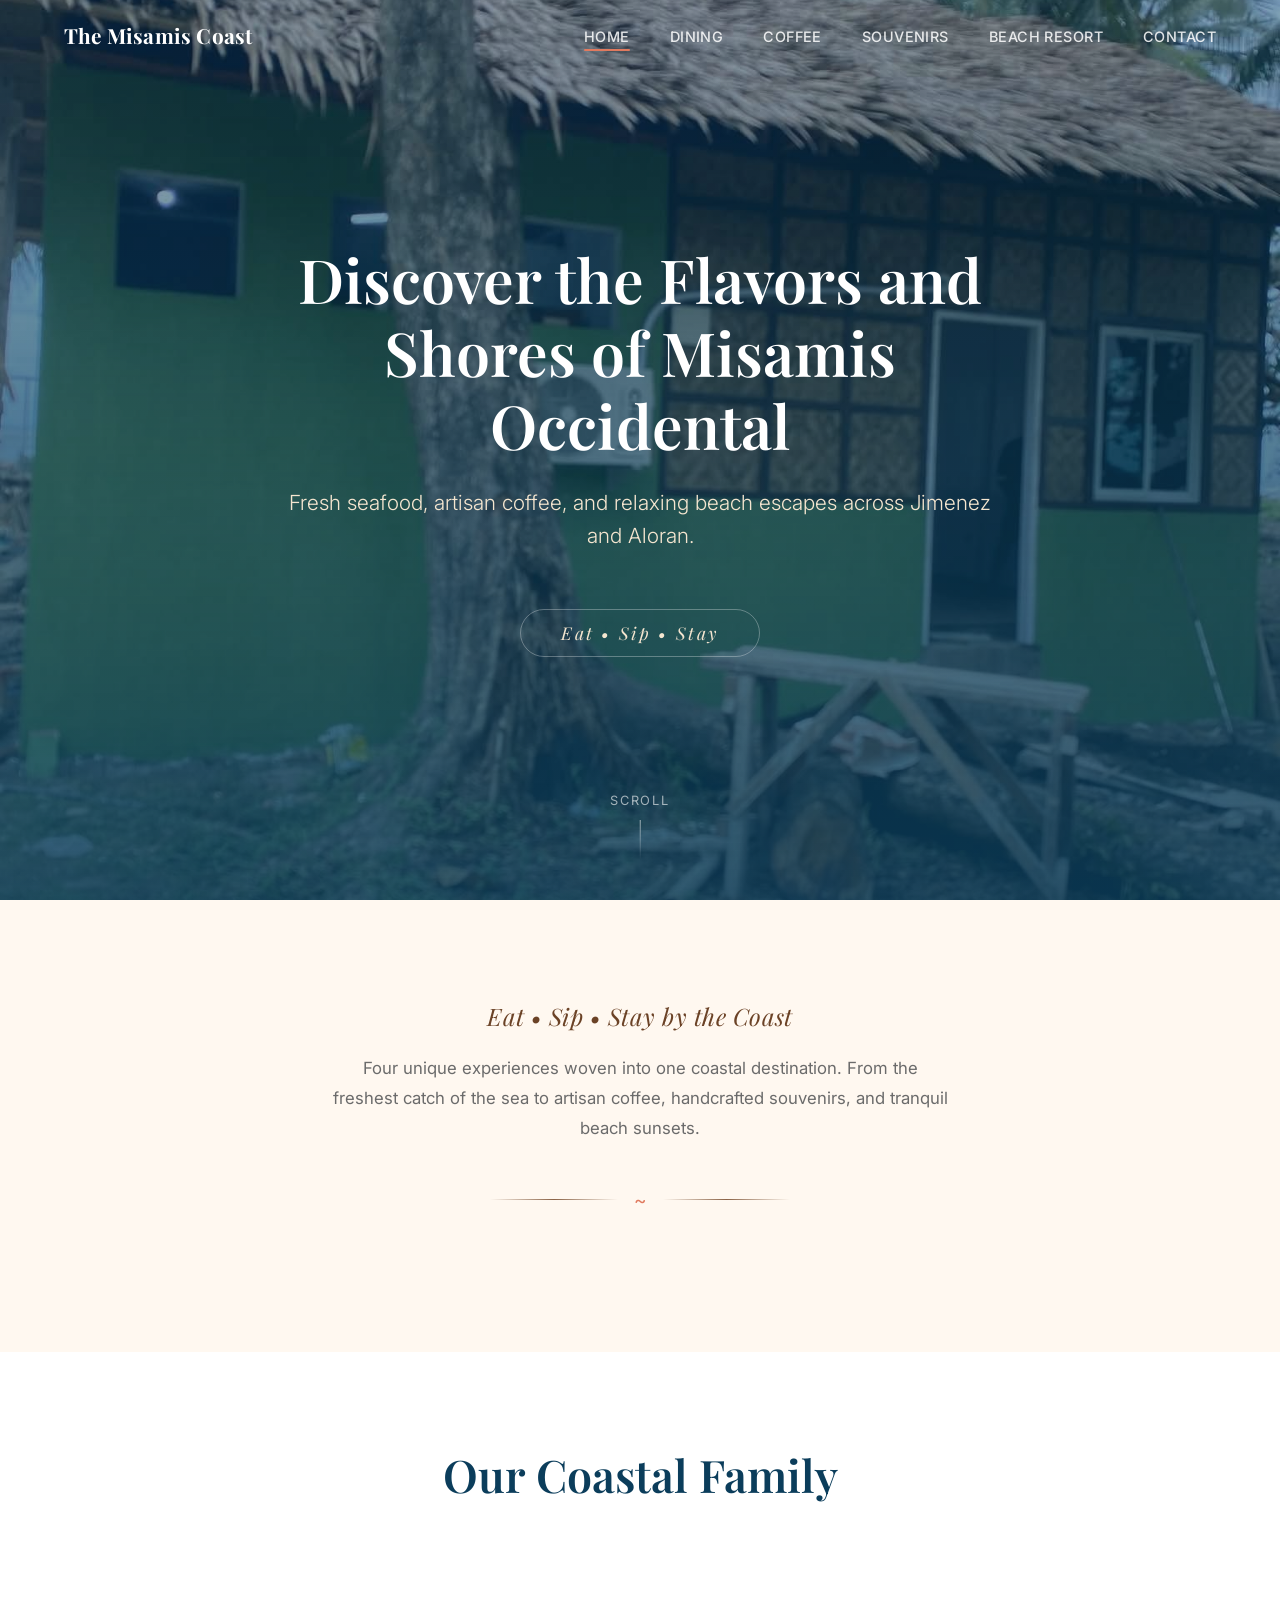
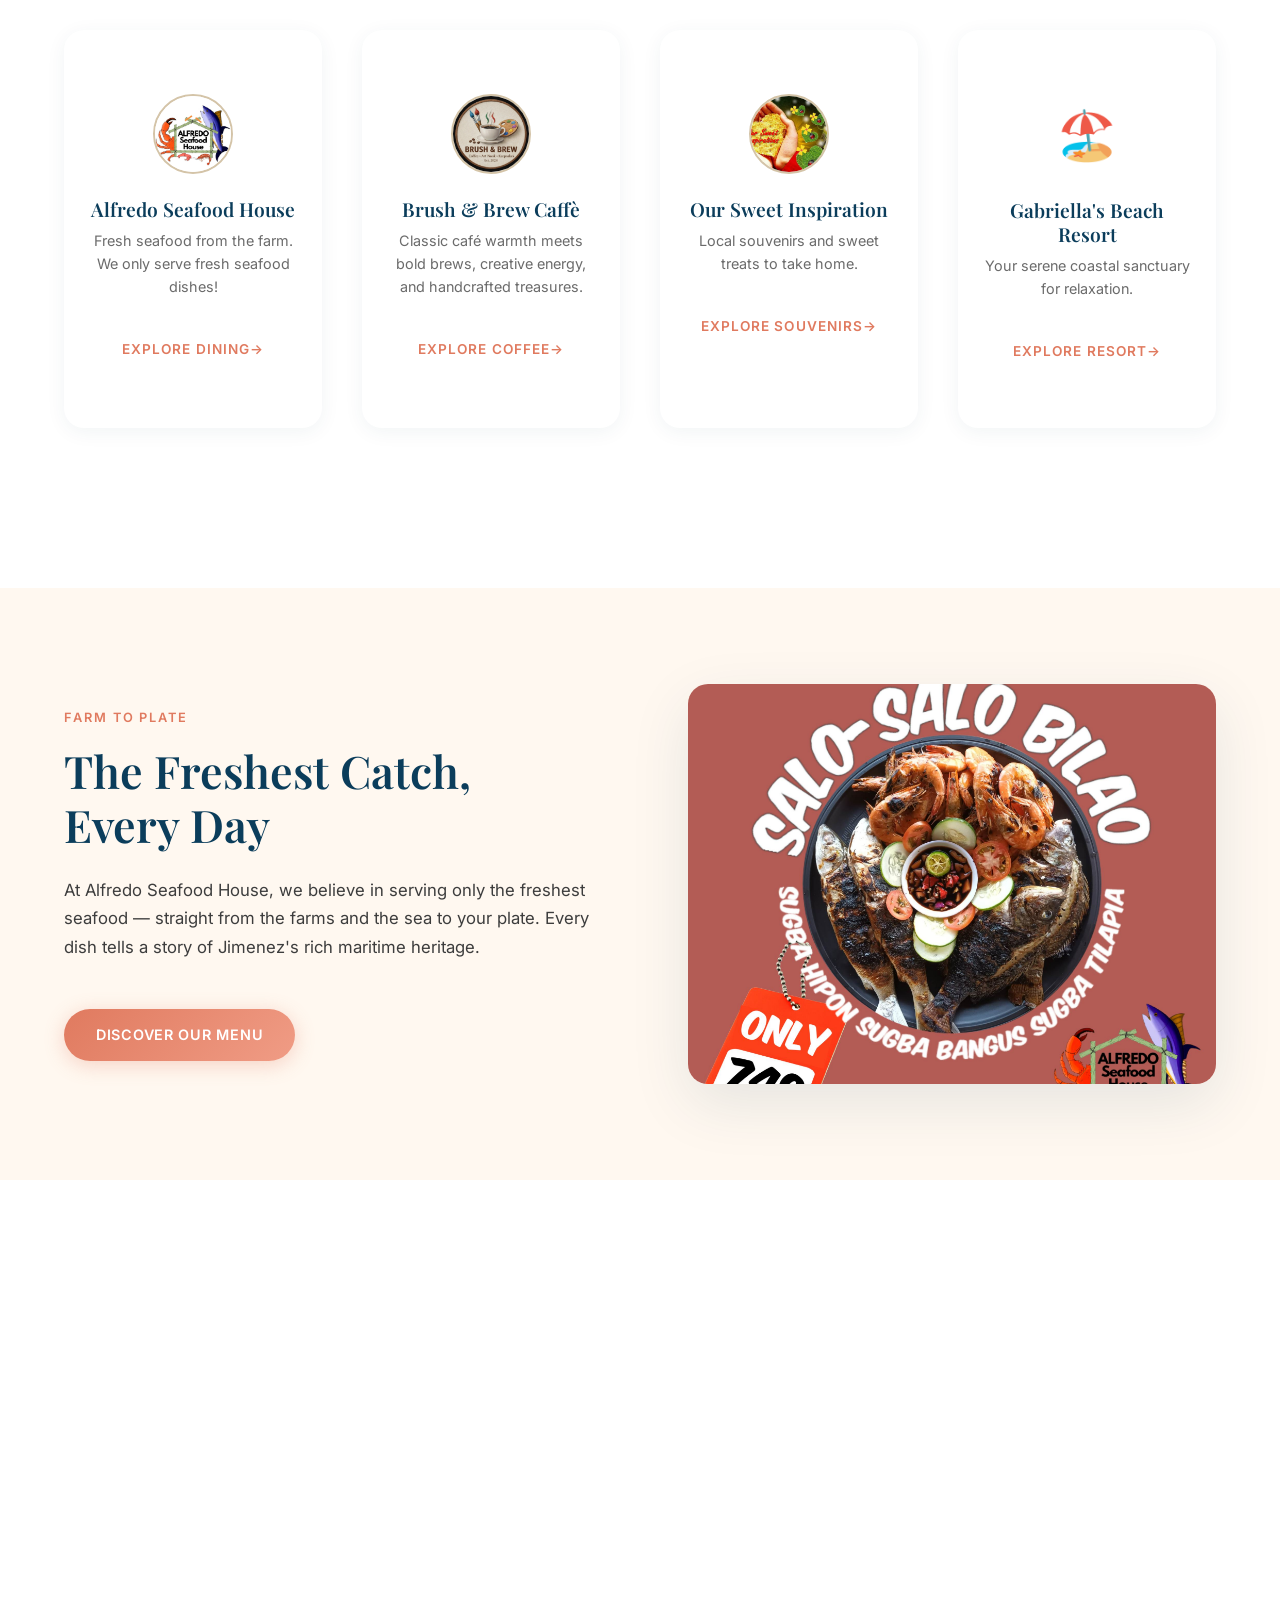
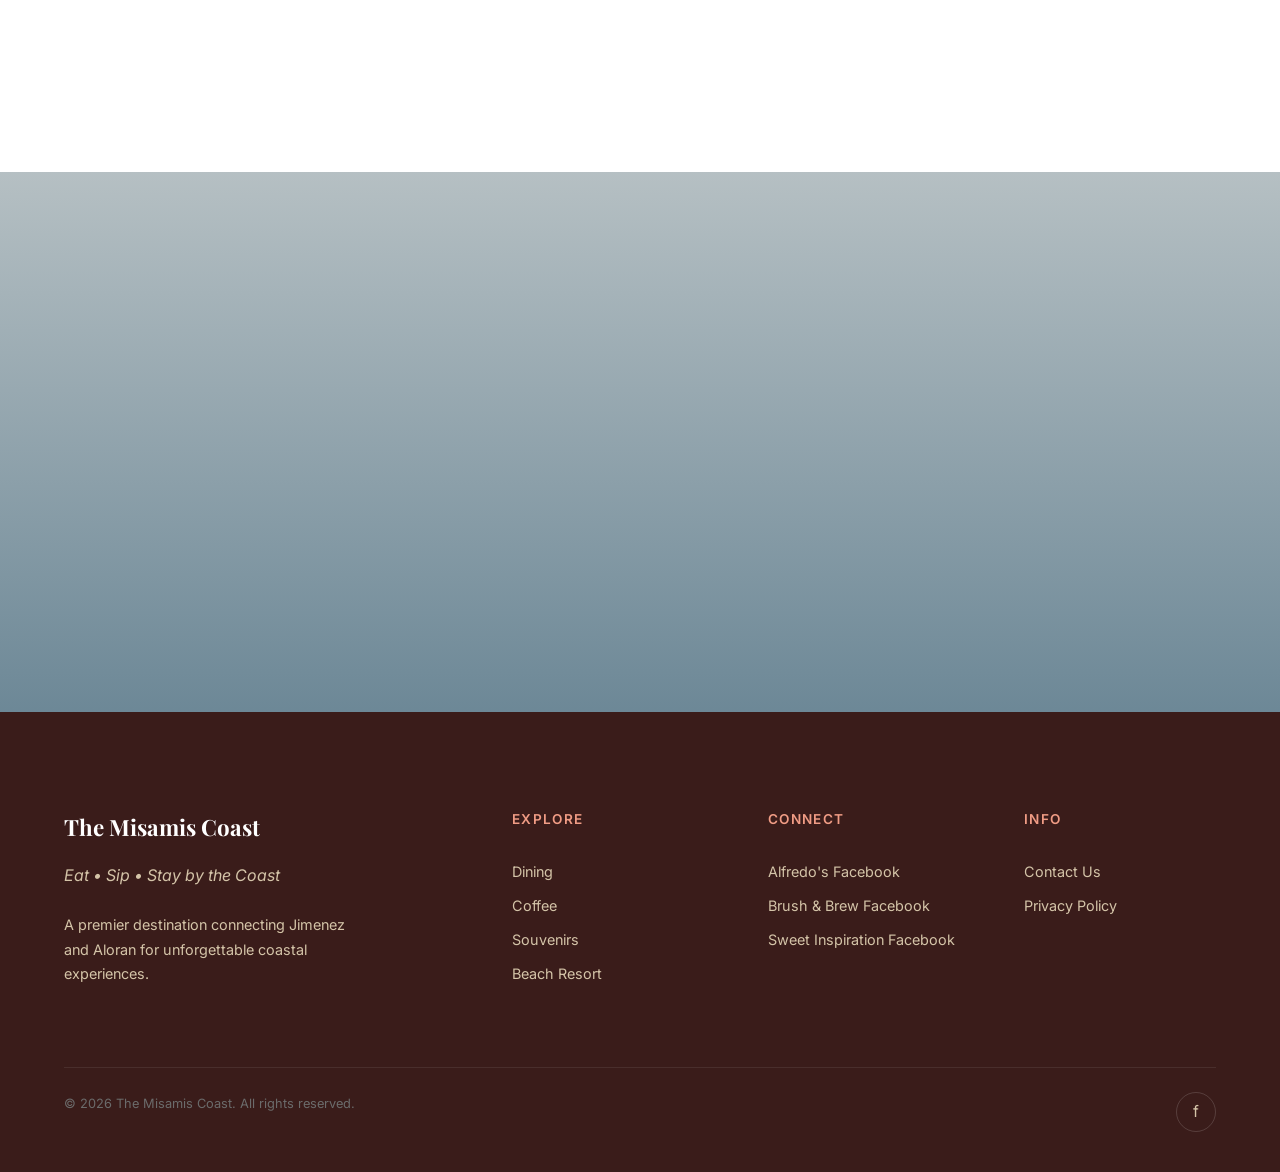
==== index.html @ 842c500c "initial drafting" ====
<!DOCTYPE html>
<html lang="en">
<head>
  <meta charset="UTF-8">
  <meta name="viewport" content="width=device-width, initial-scale=1.0">
  <title>The Misamis Coast — Eat • Sip • Stay by the Coast</title>
  <meta name="description" content="Discover The Misamis Coast — fresh seafood, artisan coffee, local souvenirs, and a serene beach resort across Jimenez and Aloran, Misamis Occidental.">
  <meta name="keywords" content="Best seafood Jimenez, Artisan coffee Misamis Occidental, Aloran beach resort, Misamis Coast, Misamis Occidental tourism">
  <meta property="og:title" content="The Misamis Coast — Eat • Sip • Stay by the Coast">
  <meta property="og:description" content="Fresh seafood, artisan coffee, local treasures, and coastal relaxation in Misamis Occidental.">
  <meta property="og:type" content="website">
  <link rel="stylesheet" href="css/styles.css">
</head>
<body>

  <!-- Navigation -->
  <nav class="nav" id="main-nav">
    <div class="nav__inner">
      <a href="index.html" class="nav__brand">The Misamis Coast</a>
      <ul class="nav__links" id="nav-links">
        <li><a href="index.html" class="nav__link nav__link--active">Home</a></li>
        <li><a href="dining.html" class="nav__link">Dining</a></li>
        <li><a href="coffee.html" class="nav__link">Coffee</a></li>
        <li><a href="souvenirs.html" class="nav__link">Souvenirs</a></li>
        <li><a href="resort.html" class="nav__link">Beach Resort</a></li>
        <li><a href="contact.html" class="nav__link">Contact</a></li>
      </ul>
      <button class="nav__hamburger" id="hamburger" aria-label="Toggle navigation">
        <span></span>
        <span></span>
        <span></span>
      </button>
    </div>
  </nav>
  <div class="nav-overlay" id="nav-overlay"></div>

  <!-- Hero Section -->
  <section class="hero" id="hero">
    <div class="hero__bg" style="background-image: url('BeachHouse/beachhouse.jpg');"></div>
    <div class="hero__overlay"></div>
    <div class="hero__content">
      <h1 class="hero__title">Discover the Flavors and Shores of Misamis Occidental</h1>
      <p class="hero__subtitle">Fresh seafood, artisan coffee, and relaxing beach escapes across Jimenez and Aloran.</p>
      <span class="hero__tagline">Eat &bull; Sip &bull; Stay</span>
    </div>
    <div class="hero__scroll-hint">Scroll</div>
  </section>

  <!-- Tagline Section -->
  <section class="section text-center" id="intro">
    <div class="container">
      <div class="fade-in" style="max-width: 620px; margin: 0 auto;">
        <p class="tagline" style="font-size: 1.5rem; margin-bottom: var(--space-sm);">Eat &bull; Sip &bull; Stay by the Coast</p>
        <p style="color: var(--text-muted); line-height: 1.8; font-size: 1.05rem;">
          Four unique experiences woven into one coastal destination. From the freshest catch of the sea to artisan coffee, handcrafted souvenirs, and tranquil beach sunsets.
        </p>
      </div>
      <div class="divider">
        <span class="divider__icon">~</span>
      </div>
    </div>
  </section>

  <!-- Brand Cards -->
  <section class="section section--alt" id="brands">
    <div class="container">
      <h2 class="text-center fade-in" style="margin-bottom: var(--space-xl);">Our Coastal Family</h2>
      <div class="brand-cards">

        <!-- Alfredo Seafood House -->
        <a href="dining.html" class="brand-card fade-in stagger-1" id="card-dining">
          <img src="Logos/AlfredoSeafoodHouse.jpg" alt="Alfredo Seafood House Logo" class="brand-card__logo">
          <h3 class="brand-card__title">Alfredo Seafood House</h3>
          <p class="brand-card__desc">Fresh seafood from the farm. We only serve fresh seafood dishes!</p>
          <span class="brand-card__link">Explore Dining</span>
        </a>

        <!-- Brush & Brew Caffè -->
        <a href="coffee.html" class="brand-card fade-in stagger-2" id="card-coffee">
          <img src="Logos/BrushBew.jpg" alt="Brush &amp; Brew Caffè Logo" class="brand-card__logo">
          <h3 class="brand-card__title">Brush &amp; Brew Caffè</h3>
          <p class="brand-card__desc">Classic café warmth meets bold brews, creative energy, and handcrafted treasures.</p>
          <span class="brand-card__link">Explore Coffee</span>
        </a>

        <!-- Our Sweet Inspiration -->
        <a href="souvenirs.html" class="brand-card fade-in stagger-3" id="card-souvenirs">
          <img src="Logos/OurSweetInspirations.jpg" alt="Our Sweet Inspiration Logo" class="brand-card__logo">
          <h3 class="brand-card__title">Our Sweet Inspiration</h3>
          <p class="brand-card__desc">Local souvenirs and sweet treats to take home.</p>
          <span class="brand-card__link">Explore Souvenirs</span>
        </a>

        <!-- Gabriella's Beach Resort -->
        <a href="resort.html" class="brand-card fade-in stagger-4" id="card-resort">
          <span class="brand-card__icon">🏖️</span>
          <h3 class="brand-card__title">Gabriella's Beach Resort</h3>
          <p class="brand-card__desc">Your serene coastal sanctuary for relaxation.</p>
          <span class="brand-card__link">Explore Resort</span>
        </a>

      </div>
    </div>
  </section>

  <!-- Quick Highlights Section -->
  <section class="section" id="highlights">
    <div class="container">
      <div class="story-section">
        <div class="story__text slide-in-left">
          <span class="story__label">Farm to Plate</span>
          <h2>The Freshest Catch, Every Day</h2>
          <p>At Alfredo Seafood House, we believe in serving only the freshest seafood — straight from the farms and the sea to your plate. Every dish tells a story of Jimenez's rich maritime heritage.</p>
          <a href="dining.html" class="btn btn--primary" style="align-self: flex-start; margin-top: var(--space-sm);">Discover Our Menu</a>
        </div>
        <div class="story__image slide-in-right">
          <img src="AlfredoDiningPic/Bilao.jpg" alt="Bilao seafood platter at Alfredo Seafood House" loading="lazy">
        </div>
      </div>
    </div>
  </section>

  <section class="section section--alt" id="highlight-coffee">
    <div class="container">
      <div class="story-section story-section--reverse">
        <div class="story__text slide-in-right">
          <span class="story__label">Italian Inspired</span>
          <h2>Where Every Sip Sparks Imagination</h2>
          <p>Brush &amp; Brew Caffè merges Italian espresso passion with artistic creativity. Enjoy bold brews alongside handcrafted treasures in a cozy art nook by the coast.</p>
          <a href="coffee.html" class="btn btn--outline" style="align-self: flex-start; margin-top: var(--space-sm);">Visit the Caffè</a>
        </div>
        <div class="story__image slide-in-left">
          <img src="BrushnBrew/icedcoffee.jpg" alt="Iced coffee at Brush and Brew Caffè" loading="lazy">
        </div>
      </div>
    </div>
  </section>

  <!-- Beach CTA -->
  <section class="parallax-section" id="beach-cta">
    <div class="parallax-bg" style="background-image: url('BeachHouse/beachhouse1.jpg');" data-speed="0.3"></div>
    <div class="hero__overlay" style="background: linear-gradient(180deg, rgba(11,61,91,0.3), rgba(11,61,91,0.6));"></div>
    <div class="parallax-content scale-in">
      <h2 style="color: var(--ocean-deep);">Escape to the Coast</h2>
      <p style="color: var(--text-body); margin-top: var(--space-sm);">Gabriella's Beach Resort offers a tranquil sanctuary along the Aloran shoreline. Let the rhythm of the waves wash your worries away.</p>
      <a href="resort.html" class="btn btn--primary" style="margin-top: var(--space-md);">Explore the Resort</a>
    </div>
  </section>

  <!-- Footer -->
  <footer class="footer" id="main-footer">
    <div class="container">
      <div class="footer__grid">
        <div>
          <p class="footer__brand">The Misamis Coast</p>
          <p class="footer__tagline">Eat &bull; Sip &bull; Stay by the Coast</p>
          <p style="font-size: 0.9rem; color: var(--sand-dark); max-width: 300px;">
            A premier destination connecting Jimenez and Aloran for unforgettable coastal experiences.
          </p>
        </div>
        <div>
          <p class="footer__heading">Explore</p>
          <a href="dining.html" class="footer__link">Dining</a>
          <a href="coffee.html" class="footer__link">Coffee</a>
          <a href="souvenirs.html" class="footer__link">Souvenirs</a>
          <a href="resort.html" class="footer__link">Beach Resort</a>
        </div>
        <div>
          <p class="footer__heading">Connect</p>
          <a href="https://www.facebook.com/alfredoseafoodhouse/" class="footer__link" target="_blank" rel="noopener">Alfredo's Facebook</a>
          <a href="https://www.facebook.com/profile.php?id=61559117474760" class="footer__link" target="_blank" rel="noopener">Brush &amp; Brew Facebook</a>
          <a href="https://www.facebook.com/oursweetinspiration" class="footer__link" target="_blank" rel="noopener">Sweet Inspiration Facebook</a>
        </div>
        <div>
          <p class="footer__heading">Info</p>
          <a href="contact.html" class="footer__link">Contact Us</a>
          <a href="#" class="footer__link">Privacy Policy</a>
        </div>
      </div>
      <div class="footer__bottom">
        <p>&copy; 2026 The Misamis Coast. All rights reserved.</p>
        <div class="footer__socials">
          <a href="https://www.facebook.com/alfredoseafoodhouse/" class="footer__social-link" target="_blank" rel="noopener" aria-label="Facebook">f</a>
        </div>
      </div>
    </div>
  </footer>

  <script src="js/main.js"></script>
</body>
</html>
---- css/styles.css ----
/* ============================================
   THE MISAMIS COAST — Design System
   Eat • Sip • Stay by the Coast
   ============================================ */

/* --- Google Fonts Import --- */
@import url('https://fonts.googleapis.com/css2?family=Playfair+Display:ital,wght@0,400;0,500;0,600;0,700;1,400;1,500&family=Inter:wght@300;400;500;600;700&display=swap');

/* --- CSS Custom Properties --- */
:root {
  /* Brand Palette */
  --ocean-deep:     #0B3D5B;
  --ocean-mid:      #1A6FA0;
  --ocean-light:    #2D8FC7;
  --ocean-glow:     #5BB5E0;
  
  --espresso-dark:  #3A1C1A;
  --espresso:       #4A2C2A;
  --espresso-mid:   #6B4226;
  --espresso-light: #8B6346;

  --sand-dark:      #D4C4A8;
  --sand:           #E8D8BC;
  --sand-light:     #F5E6D0;
  --sand-lightest:  #FFF8F0;

  --coral:          #E07A5F;
  --coral-light:    #F09C85;
  --coral-glow:     #FFB8A3;

  --white:          #FFFFFF;
  --off-white:      #FAFAF7;
  --text-dark:      #1A1A1A;
  --text-body:      #3D3D3D;
  --text-muted:     #6B6B6B;

  /* Typography */
  --font-heading: 'Playfair Display', Georgia, 'Times New Roman', serif;
  --font-body:    'Inter', -apple-system, BlinkMacSystemFont, 'Segoe UI', sans-serif;

  /* Spacing */
  --space-xs:   0.5rem;
  --space-sm:   1rem;
  --space-md:   1.5rem;
  --space-lg:   2.5rem;
  --space-xl:   4rem;
  --space-2xl:  6rem;
  --space-3xl:  8rem;

  /* Transitions */
  --ease-smooth:    cubic-bezier(0.25, 0.46, 0.45, 0.94);
  --ease-out-expo:  cubic-bezier(0.19, 1, 0.22, 1);
  --ease-in-out:    cubic-bezier(0.42, 0, 0.58, 1);
  --duration-fast:  0.3s;
  --duration-med:   0.6s;
  --duration-slow:  0.9s;
  --duration-hero:  1.2s;

  /* Layout */
  --max-width:      1200px;
  --nav-height:     72px;
  --border-radius:  12px;
  --border-radius-lg: 20px;
}

/* --- Reset & Base --- */
*, *::before, *::after {
  margin: 0;
  padding: 0;
  box-sizing: border-box;
}

html {
  scroll-behavior: smooth;
  font-size: 16px;
  -webkit-font-smoothing: antialiased;
  -moz-osx-font-smoothing: grayscale;
}

body {
  font-family: var(--font-body);
  color: var(--text-body);
  background-color: var(--sand-lightest);
  line-height: 1.7;
  overflow-x: hidden;
}

img {
  max-width: 100%;
  height: auto;
  display: block;
}

a {
  text-decoration: none;
  color: inherit;
  transition: color var(--duration-fast) var(--ease-smooth);
}

ul, ol {
  list-style: none;
}

/* --- Typography --- */
h1, h2, h3, h4 {
  font-family: var(--font-heading);
  color: var(--ocean-deep);
  line-height: 1.2;
  font-weight: 600;
}

h1 { font-size: clamp(2.2rem, 5vw, 3.8rem); }
h2 { font-size: clamp(1.6rem, 3.5vw, 2.8rem); }
h3 { font-size: clamp(1.3rem, 2.5vw, 1.8rem); }
h4 { font-size: clamp(1.1rem, 2vw, 1.4rem); }

p {
  max-width: 68ch;
  margin-bottom: var(--space-sm);
}

.text-accent {
  color: var(--coral);
}

.tagline {
  font-family: var(--font-heading);
  font-style: italic;
  color: var(--espresso-mid);
  font-size: 1.15rem;
  letter-spacing: 0.02em;
}

/* --- Layout Utilities --- */
.container {
  width: 100%;
  max-width: var(--max-width);
  margin: 0 auto;
  padding: 0 var(--space-md);
}

.section {
  padding: var(--space-2xl) 0;
}

.section--alt {
  background-color: var(--white);
}

.section--dark {
  background-color: var(--ocean-deep);
  color: var(--sand-lightest);
}

.section--dark h2,
.section--dark h3 {
  color: var(--sand-light);
}

.text-center {
  text-align: center;
}

.flex-center {
  display: flex;
  align-items: center;
  justify-content: center;
}

/* --- Decorative Divider --- */
.divider {
  display: flex;
  align-items: center;
  justify-content: center;
  gap: var(--space-sm);
  margin: var(--space-lg) auto;
  max-width: 300px;
}

.divider::before,
.divider::after {
  content: '';
  flex: 1;
  height: 1px;
  background: linear-gradient(to right, transparent, var(--espresso-light), transparent);
}

.divider__icon {
  font-size: 1.2rem;
  color: var(--coral);
}

/* ============================================
   NAVIGATION
   ============================================ */
.nav {
  position: fixed;
  top: 0;
  left: 0;
  right: 0;
  height: var(--nav-height);
  z-index: 1000;
  transition: background-color var(--duration-med) var(--ease-smooth),
              box-shadow var(--duration-med) var(--ease-smooth),
              backdrop-filter var(--duration-med) var(--ease-smooth);
}

.nav--scrolled {
  background-color: rgba(255, 248, 240, 0.92);
  backdrop-filter: blur(20px) saturate(1.4);
  -webkit-backdrop-filter: blur(20px) saturate(1.4);
  box-shadow: 0 1px 30px rgba(11, 61, 91, 0.08);
}

.nav__inner {
  max-width: var(--max-width);
  margin: 0 auto;
  padding: 0 var(--space-md);
  height: 100%;
  display: flex;
  align-items: center;
  justify-content: space-between;
}

.nav__brand {
  font-family: var(--font-heading);
  font-size: 1.3rem;
  font-weight: 700;
  color: var(--white);
  transition: color var(--duration-fast) var(--ease-smooth);
  letter-spacing: 0.01em;
}

.nav--scrolled .nav__brand {
  color: var(--ocean-deep);
}

.nav__links {
  display: flex;
  gap: var(--space-lg);
  align-items: center;
}

.nav__link {
  font-family: var(--font-body);
  font-size: 0.9rem;
  font-weight: 500;
  color: rgba(255, 255, 255, 0.85);
  position: relative;
  padding: 0.3rem 0;
  letter-spacing: 0.03em;
  text-transform: uppercase;
  transition: color var(--duration-fast) var(--ease-smooth);
}

.nav--scrolled .nav__link {
  color: var(--text-body);
}

.nav__link::after {
  content: '';
  position: absolute;
  bottom: -2px;
  left: 0;
  width: 0;
  height: 2px;
  background: var(--coral);
  border-radius: 2px;
  transition: width var(--duration-med) var(--ease-out-expo);
}

.nav__link:hover::after,
.nav__link--active::after {
  width: 100%;
}

.nav__link:hover {
  color: var(--white);
}

.nav--scrolled .nav__link:hover {
  color: var(--ocean-deep);
}

/* Hamburger */
.nav__hamburger {
  display: none;
  flex-direction: column;
  gap: 5px;
  background: none;
  border: none;
  cursor: pointer;
  padding: 6px;
  z-index: 1001;
}

.nav__hamburger span {
  width: 26px;
  height: 2px;
  background: var(--white);
  border-radius: 2px;
  transition: all var(--duration-fast) var(--ease-smooth);
}

.nav--scrolled .nav__hamburger span {
  background: var(--ocean-deep);
}

.nav__hamburger.is-active span:nth-child(1) {
  transform: rotate(45deg) translate(5px, 5px);
}

.nav__hamburger.is-active span:nth-child(2) {
  opacity: 0;
  transform: scaleX(0);
}

.nav__hamburger.is-active span:nth-child(3) {
  transform: rotate(-45deg) translate(5px, -5px);
}

/* ============================================
   HERO SECTIONS
   ============================================ */
.hero {
  position: relative;
  min-height: 100vh;
  display: flex;
  align-items: center;
  justify-content: center;
  overflow: hidden;
  background: var(--ocean-deep);
}

.hero--short {
  min-height: 65vh;
}

.hero__bg {
  position: absolute;
  inset: 0;
  background-size: cover;
  background-position: center;
  background-repeat: no-repeat;
  animation: kenBurns 25s var(--ease-in-out) infinite alternate;
  will-change: transform;
}

.hero__overlay {
  position: absolute;
  inset: 0;
  background: linear-gradient(
    180deg,
    rgba(11, 61, 91, 0.45) 0%,
    rgba(11, 61, 91, 0.65) 50%,
    rgba(11, 61, 91, 0.85) 100%
  );
}

.hero__content {
  position: relative;
  z-index: 2;
  text-align: center;
  padding: var(--space-lg);
  max-width: 800px;
}

.hero__title {
  color: var(--white);
  margin-bottom: var(--space-md);
  opacity: 0;
  transform: translateY(30px);
  animation: fadeSlideUp var(--duration-hero) var(--ease-out-expo) 0.3s forwards;
}

.hero__subtitle {
  color: var(--sand-light);
  font-size: clamp(1rem, 2.5vw, 1.3rem);
  font-weight: 300;
  line-height: 1.6;
  opacity: 0;
  transform: translateY(20px);
  animation: fadeSlideUp var(--duration-hero) var(--ease-out-expo) 0.7s forwards;
}

.hero__tagline {
  display: inline-block;
  margin-top: var(--space-lg);
  padding: var(--space-xs) var(--space-lg);
  border: 1px solid rgba(255, 255, 255, 0.3);
  border-radius: 50px;
  color: var(--sand-light);
  font-family: var(--font-heading);
  font-style: italic;
  font-size: 1.1rem;
  letter-spacing: 0.15em;
  opacity: 0;
  animation: fadeIn var(--duration-slow) var(--ease-smooth) 1.2s forwards;
}

.hero__logo {
  width: 140px;
  height: 140px;
  border-radius: 50%;
  object-fit: cover;
  margin: 0 auto var(--space-md);
  border: 3px solid rgba(255, 255, 255, 0.3);
  opacity: 0;
  animation: fadeScaleIn var(--duration-hero) var(--ease-out-expo) 0.2s forwards;
}

.hero__scroll-hint {
  position: absolute;
  bottom: var(--space-lg);
  left: 50%;
  transform: translateX(-50%);
  z-index: 2;
  color: rgba(255, 255, 255, 0.6);
  font-size: 0.8rem;
  letter-spacing: 0.15em;
  text-transform: uppercase;
  display: flex;
  flex-direction: column;
  align-items: center;
  gap: var(--space-xs);
  opacity: 0;
  animation: fadeIn var(--duration-slow) var(--ease-smooth) 1.8s forwards;
}

.hero__scroll-hint::after {
  content: '';
  width: 1px;
  height: 40px;
  background: linear-gradient(to bottom, rgba(255,255,255,0.6), transparent);
  animation: scrollLine 2s var(--ease-in-out) infinite;
}

/* ============================================
   BRAND CARDS (Homepage)
   ============================================ */
.brand-cards {
  display: grid;
  grid-template-columns: repeat(4, 1fr);
  gap: var(--space-lg);
  padding: var(--space-xl) 0;
}

.brand-card {
  background: var(--white);
  border-radius: var(--border-radius-lg);
  padding: var(--space-xl) var(--space-md);
  text-align: center;
  position: relative;
  overflow: hidden;
  cursor: pointer;
  transition: transform var(--duration-med) var(--ease-out-expo),
              box-shadow var(--duration-med) var(--ease-out-expo);
  box-shadow: 0 4px 20px rgba(11, 61, 91, 0.06);
}

.brand-card::before {
  content: '';
  position: absolute;
  inset: 0;
  border-radius: var(--border-radius-lg);
  border: 2px solid transparent;
  transition: border-color var(--duration-med) var(--ease-smooth);
  pointer-events: none;
}

.brand-card:hover {
  transform: translateY(-8px);
  box-shadow: 0 20px 60px rgba(11, 61, 91, 0.12),
              0 8px 24px rgba(11, 61, 91, 0.08);
}

.brand-card:hover::before {
  border-color: var(--coral-light);
}

.brand-card__icon {
  font-size: 3rem;
  margin-bottom: var(--space-md);
  display: block;
  transition: transform var(--duration-med) var(--ease-out-expo);
}

.brand-card:hover .brand-card__icon {
  transform: scale(1.15);
  animation: gentlePulse 2s var(--ease-in-out) infinite;
}

.brand-card__logo {
  width: 80px;
  height: 80px;
  border-radius: 50%;
  object-fit: cover;
  margin: 0 auto var(--space-md);
  border: 2px solid var(--sand-dark);
  transition: transform var(--duration-med) var(--ease-out-expo),
              border-color var(--duration-med) var(--ease-smooth);
}

.brand-card:hover .brand-card__logo {
  transform: scale(1.1);
  border-color: var(--coral);
}

.brand-card__title {
  font-size: 1.2rem;
  margin-bottom: var(--space-xs);
  color: var(--ocean-deep);
}

.brand-card__desc {
  font-size: 0.9rem;
  color: var(--text-muted);
  line-height: 1.6;
}

.brand-card__link {
  display: inline-block;
  margin-top: var(--space-md);
  font-size: 0.85rem;
  font-weight: 600;
  color: var(--coral);
  text-transform: uppercase;
  letter-spacing: 0.08em;
  position: relative;
}

.brand-card__link::after {
  content: ' →';
  transition: transform var(--duration-fast) var(--ease-smooth);
  display: inline-block;
}

.brand-card:hover .brand-card__link::after {
  transform: translateX(4px);
}

/* ============================================
   CONTENT SECTIONS
   ============================================ */
.story-section {
  display: grid;
  grid-template-columns: 1fr 1fr;
  gap: var(--space-2xl);
  align-items: center;
}

.story-section--reverse {
  direction: rtl;
}

.story-section--reverse > * {
  direction: ltr;
}

.story__text {
  display: flex;
  flex-direction: column;
  gap: var(--space-sm);
}

.story__label {
  font-size: 0.8rem;
  font-weight: 600;
  text-transform: uppercase;
  letter-spacing: 0.15em;
  color: var(--coral);
}

.story__text h2 {
  margin-bottom: var(--space-xs);
}

.story__text p {
  color: var(--text-body);
  font-size: 1.05rem;
}

.story__image {
  border-radius: var(--border-radius-lg);
  overflow: hidden;
  position: relative;
  box-shadow: 0 20px 60px rgba(11, 61, 91, 0.1);
}

.story__image img {
  width: 100%;
  height: 400px;
  object-fit: cover;
  transition: transform var(--duration-slow) var(--ease-out-expo);
}

.story__image:hover img {
  transform: scale(1.05);
}

/* ============================================
   PHOTO GALLERY
   ============================================ */
.gallery {
  display: grid;
  gap: var(--space-md);
}

.gallery--3col {
  grid-template-columns: repeat(3, 1fr);
}

.gallery--2col {
  grid-template-columns: repeat(2, 1fr);
}

.gallery__item {
  border-radius: var(--border-radius);
  overflow: hidden;
  position: relative;
  cursor: pointer;
  box-shadow: 0 4px 20px rgba(11, 61, 91, 0.06);
}

.gallery__item img {
  width: 100%;
  height: 280px;
  object-fit: cover;
  transition: transform var(--duration-slow) var(--ease-out-expo),
              filter var(--duration-med) var(--ease-smooth);
}

.gallery__item:hover img {
  transform: scale(1.08);
}

/* Fade & Blur reveal for coffee page */
.gallery__item--blur img {
  filter: blur(8px) saturate(0.5);
  opacity: 0.6;
  transition: filter var(--duration-slow) var(--ease-smooth),
              opacity var(--duration-slow) var(--ease-smooth),
              transform var(--duration-slow) var(--ease-out-expo);
}

.gallery__item--blur.is-visible img {
  filter: blur(0) saturate(1);
  opacity: 1;
}

.gallery__item__caption {
  position: absolute;
  bottom: 0;
  left: 0;
  right: 0;
  padding: var(--space-md) var(--space-sm);
  background: linear-gradient(to top, rgba(0,0,0,0.7), transparent);
  color: var(--white);
  font-size: 0.9rem;
  font-weight: 500;
  transform: translateY(100%);
  transition: transform var(--duration-med) var(--ease-out-expo);
}

.gallery__item:hover .gallery__item__caption {
  transform: translateY(0);
}

/* ============================================
   SCROLLING MARQUEE (Souvenirs)
   ============================================ */
.marquee-wrapper {
  overflow: hidden;
  padding: var(--space-xl) 0;
  background: var(--white);
}

.marquee {
  display: flex;
  gap: var(--space-lg);
  animation: marqueeScroll 30s linear infinite;
  width: max-content;
}

.marquee:hover {
  animation-play-state: paused;
}

.marquee__item {
  flex-shrink: 0;
  width: 280px;
  height: 200px;
  border-radius: var(--border-radius);
  overflow: hidden;
  box-shadow: 0 4px 20px rgba(11, 61, 91, 0.08);
  transition: transform var(--duration-med) var(--ease-out-expo);
}

.marquee__item:hover {
  transform: scale(1.05);
}

.marquee__item img {
  width: 100%;
  height: 100%;
  object-fit: cover;
}

/* ============================================
   PARALLAX SECTIONS (Beach Resort)
   ============================================ */
.parallax-section {
  position: relative;
  min-height: 60vh;
  display: flex;
  align-items: center;
  justify-content: center;
  overflow: hidden;
}

.parallax-bg {
  position: absolute;
  inset: -20%;
  background-size: cover;
  background-position: center;
  background-attachment: fixed;
  will-change: transform;
}

@supports (-webkit-overflow-scrolling: touch) {
  .parallax-bg {
    background-attachment: scroll;
  }
}

.parallax-content {
  position: relative;
  z-index: 2;
  text-align: center;
  padding: var(--space-2xl);
  max-width: 700px;
  background: rgba(255, 248, 240, 0.88);
  backdrop-filter: blur(15px);
  -webkit-backdrop-filter: blur(15px);
  border-radius: var(--border-radius-lg);
  box-shadow: 0 20px 60px rgba(11, 61, 91, 0.1);
}

/* ============================================
   CTA BUTTONS
   ============================================ */
.btn {
  display: inline-flex;
  align-items: center;
  gap: var(--space-xs);
  padding: 0.85rem 2rem;
  font-family: var(--font-body);
  font-size: 0.9rem;
  font-weight: 600;
  letter-spacing: 0.05em;
  text-transform: uppercase;
  border: none;
  border-radius: 50px;
  cursor: pointer;
  transition: all var(--duration-med) var(--ease-out-expo);
  position: relative;
  overflow: hidden;
}

.btn--primary {
  background: linear-gradient(135deg, var(--coral), var(--coral-light));
  color: var(--white);
  box-shadow: 0 4px 20px rgba(224, 122, 95, 0.3);
}

.btn--primary:hover {
  transform: translateY(-3px);
  box-shadow: 0 8px 30px rgba(224, 122, 95, 0.45);
}

.btn--outline {
  background: transparent;
  color: var(--ocean-deep);
  border: 2px solid var(--ocean-mid);
}

.btn--outline:hover {
  background: var(--ocean-deep);
  color: var(--white);
  border-color: var(--ocean-deep);
  transform: translateY(-3px);
}

.btn--white {
  background: var(--white);
  color: var(--ocean-deep);
  box-shadow: 0 4px 20px rgba(0, 0, 0, 0.1);
}

.btn--white:hover {
  transform: translateY(-3px);
  box-shadow: 0 8px 30px rgba(0, 0, 0, 0.15);
}

/* ============================================
   FOOTER
   ============================================ */
.footer {
  background: var(--espresso-dark);
  color: var(--sand-light);
  padding: var(--space-2xl) 0 var(--space-lg);
}

.footer__grid {
  display: grid;
  grid-template-columns: 2fr 1fr 1fr 1fr;
  gap: var(--space-xl);
  margin-bottom: var(--space-xl);
}

.footer__brand {
  font-family: var(--font-heading);
  font-size: 1.4rem;
  font-weight: 700;
  color: var(--white);
  margin-bottom: var(--space-sm);
}

.footer__tagline {
  font-style: italic;
  color: var(--sand-dark);
  margin-bottom: var(--space-md);
}

.footer__heading {
  font-family: var(--font-body);
  font-size: 0.85rem;
  font-weight: 600;
  text-transform: uppercase;
  letter-spacing: 0.1em;
  color: var(--coral-light);
  margin-bottom: var(--space-md);
}

.footer__link {
  display: block;
  color: var(--sand-dark);
  font-size: 0.9rem;
  padding: 0.3rem 0;
  transition: color var(--duration-fast) var(--ease-smooth),
              transform var(--duration-fast) var(--ease-smooth);
}

.footer__link:hover {
  color: var(--white);
  transform: translateX(4px);
}

.footer__bottom {
  border-top: 1px solid rgba(255, 255, 255, 0.08);
  padding-top: var(--space-md);
  display: flex;
  justify-content: space-between;
  align-items: center;
  font-size: 0.8rem;
  color: var(--text-muted);
}

.footer__socials {
  display: flex;
  gap: var(--space-sm);
}

.footer__social-link {
  width: 40px;
  height: 40px;
  border-radius: 50%;
  border: 1px solid rgba(255, 255, 255, 0.15);
  display: flex;
  align-items: center;
  justify-content: center;
  color: var(--sand-dark);
  font-size: 1rem;
  transition: all var(--duration-fast) var(--ease-smooth);
}

.footer__social-link:hover {
  background: var(--coral);
  border-color: var(--coral);
  color: var(--white);
  transform: translateY(-3px);
}

/* ============================================
   CONTACT PAGE
   ============================================ */
.contact-grid {
  display: grid;
  grid-template-columns: repeat(2, 1fr);
  gap: var(--space-xl);
}

.contact-card {
  background: var(--white);
  border-radius: var(--border-radius-lg);
  padding: var(--space-xl);
  box-shadow: 0 4px 20px rgba(11, 61, 91, 0.06);
  transition: transform var(--duration-med) var(--ease-out-expo),
              box-shadow var(--duration-med) var(--ease-out-expo);
}

.contact-card:hover {
  transform: translateY(-4px);
  box-shadow: 0 12px 40px rgba(11, 61, 91, 0.1);
}

.contact-card__icon {
  font-size: 2.5rem;
  margin-bottom: var(--space-sm);
}

.contact-card__title {
  font-size: 1.2rem;
  margin-bottom: var(--space-xs);
  color: var(--ocean-deep);
}

.contact-card__info {
  color: var(--text-muted);
  font-size: 0.95rem;
  line-height: 1.8;
}

.contact-card__info a {
  color: var(--coral);
  font-weight: 500;
}

.contact-card__info a:hover {
  color: var(--ocean-mid);
}

.map-container {
  border-radius: var(--border-radius-lg);
  overflow: hidden;
  box-shadow: 0 4px 20px rgba(11, 61, 91, 0.08);
  margin-top: var(--space-xl);
}

.map-container iframe {
  width: 100%;
  height: 400px;
  border: none;
}

/* ============================================
   SCROLL ANIMATIONS
   ============================================ */
.fade-in {
  opacity: 0;
  transform: translateY(30px);
  transition: opacity var(--duration-slow) var(--ease-out-expo),
              transform var(--duration-slow) var(--ease-out-expo);
}

.fade-in.is-visible {
  opacity: 1;
  transform: translateY(0);
}

.slide-in-left {
  opacity: 0;
  transform: translateX(-60px);
  transition: opacity var(--duration-slow) var(--ease-out-expo),
              transform var(--duration-slow) var(--ease-out-expo);
}

.slide-in-left.is-visible {
  opacity: 1;
  transform: translateX(0);
}

.slide-in-right {
  opacity: 0;
  transform: translateX(60px);
  transition: opacity var(--duration-slow) var(--ease-out-expo),
              transform var(--duration-slow) var(--ease-out-expo);
}

.slide-in-right.is-visible {
  opacity: 1;
  transform: translateX(0);
}

.scale-in {
  opacity: 0;
  transform: scale(0.9);
  transition: opacity var(--duration-slow) var(--ease-out-expo),
              transform var(--duration-slow) var(--ease-out-expo);
}

.scale-in.is-visible {
  opacity: 1;
  transform: scale(1);
}

/* Stagger delays for card groups */
.stagger-1 { transition-delay: 0.1s; }
.stagger-2 { transition-delay: 0.2s; }
.stagger-3 { transition-delay: 0.3s; }
.stagger-4 { transition-delay: 0.4s; }
.stagger-5 { transition-delay: 0.5s; }
.stagger-6 { transition-delay: 0.6s; }

/* ============================================
   KEYFRAME ANIMATIONS
   ============================================ */
@keyframes kenBurns {
  0% {
    transform: scale(1);
  }
  100% {
    transform: scale(1.12);
  }
}

@keyframes fadeSlideUp {
  0% {
    opacity: 0;
    transform: translateY(30px);
  }
  100% {
    opacity: 1;
    transform: translateY(0);
  }
}

@keyframes fadeIn {
  0% { opacity: 0; }
  100% { opacity: 1; }
}

@keyframes fadeScaleIn {
  0% {
    opacity: 0;
    transform: scale(0.8);
  }
  100% {
    opacity: 1;
    transform: scale(1);
  }
}

@keyframes gentlePulse {
  0%, 100% { transform: scale(1.15); }
  50% { transform: scale(1.22); }
}

@keyframes scrollLine {
  0% { 
    transform: scaleY(0);
    transform-origin: top;
    opacity: 1;
  }
  50% {
    transform: scaleY(1);
    transform-origin: top;
    opacity: 1;
  }
  51% {
    transform-origin: bottom;
  }
  100% { 
    transform: scaleY(0);
    transform-origin: bottom;
    opacity: 0;
  }
}

@keyframes marqueeScroll {
  0% {
    transform: translateX(0);
  }
  100% {
    transform: translateX(-50%);
  }
}

@keyframes float {
  0%, 100% { transform: translateY(0); }
  50% { transform: translateY(-10px); }
}

/* ============================================
   RESPONSIVE DESIGN
   ============================================ */
@media (max-width: 1024px) {
  .brand-cards {
    grid-template-columns: repeat(2, 1fr);
  }

  .story-section {
    grid-template-columns: 1fr;
    gap: var(--space-xl);
  }

  .story-section--reverse {
    direction: ltr;
  }

  .footer__grid {
    grid-template-columns: repeat(2, 1fr);
  }
}

@media (max-width: 768px) {
  :root {
    --nav-height: 64px;
  }

  .nav__links {
    position: fixed;
    top: 0;
    right: -100%;
    width: 75%;
    max-width: 320px;
    height: 100vh;
    background: rgba(11, 61, 91, 0.97);
    backdrop-filter: blur(20px);
    -webkit-backdrop-filter: blur(20px);
    flex-direction: column;
    justify-content: center;
    gap: var(--space-lg);
    transition: right var(--duration-med) var(--ease-out-expo);
    box-shadow: -10px 0 40px rgba(0, 0, 0, 0.3);
  }

  .nav__links.is-open {
    right: 0;
  }

  .nav__links.is-open .nav__link {
    color: var(--white);
  }

  .nav__hamburger {
    display: flex;
  }

  .brand-cards {
    grid-template-columns: 1fr;
    gap: var(--space-md);
  }

  .gallery--3col {
    grid-template-columns: repeat(2, 1fr);
  }

  .contact-grid {
    grid-template-columns: 1fr;
  }

  .footer__grid {
    grid-template-columns: 1fr;
    gap: var(--space-lg);
  }

  .footer__bottom {
    flex-direction: column;
    gap: var(--space-sm);
    text-align: center;
  }

  .hero__content {
    padding: var(--space-md);
  }

  .parallax-bg {
    background-attachment: scroll;
  }
}

@media (max-width: 480px) {
  .gallery--3col,
  .gallery--2col {
    grid-template-columns: 1fr;
  }

  .marquee__item {
    width: 220px;
    height: 160px;
  }

  .hero__logo {
    width: 100px;
    height: 100px;
  }

  .section {
    padding: var(--space-xl) 0;
  }
}

/* --- Overlay for mobile nav --- */
.nav-overlay {
  position: fixed;
  inset: 0;
  background: rgba(0, 0, 0, 0.5);
  z-index: 999;
  opacity: 0;
  pointer-events: none;
  transition: opacity var(--duration-med) var(--ease-smooth);
}

.nav-overlay.is-active {
  opacity: 1;
  pointer-events: all;
}

/* --- Page transition --- */
.page-transition {
  animation: pageIn var(--duration-med) var(--ease-out-expo);
}

@keyframes pageIn {
  0% {
    opacity: 0;
    transform: translateY(15px);
  }
  100% {
    opacity: 1;
    transform: translateY(0);
  }
}
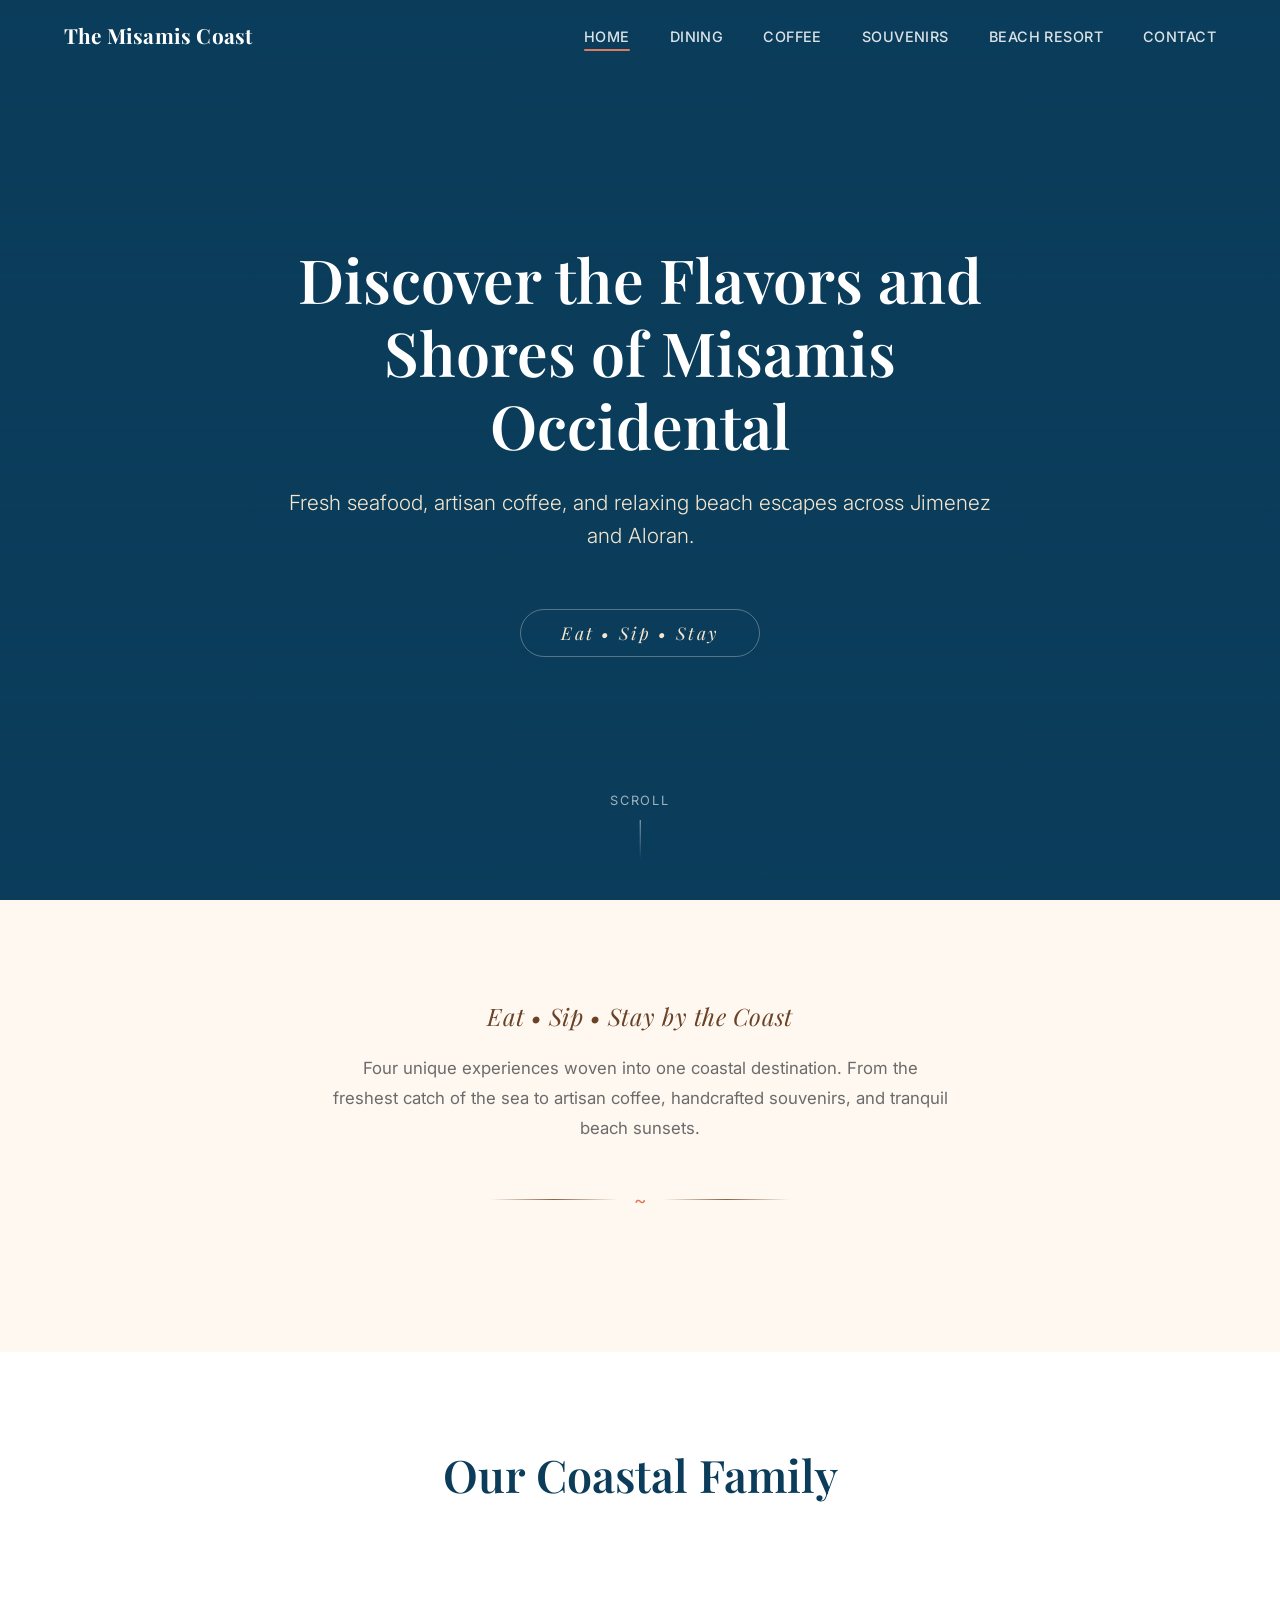
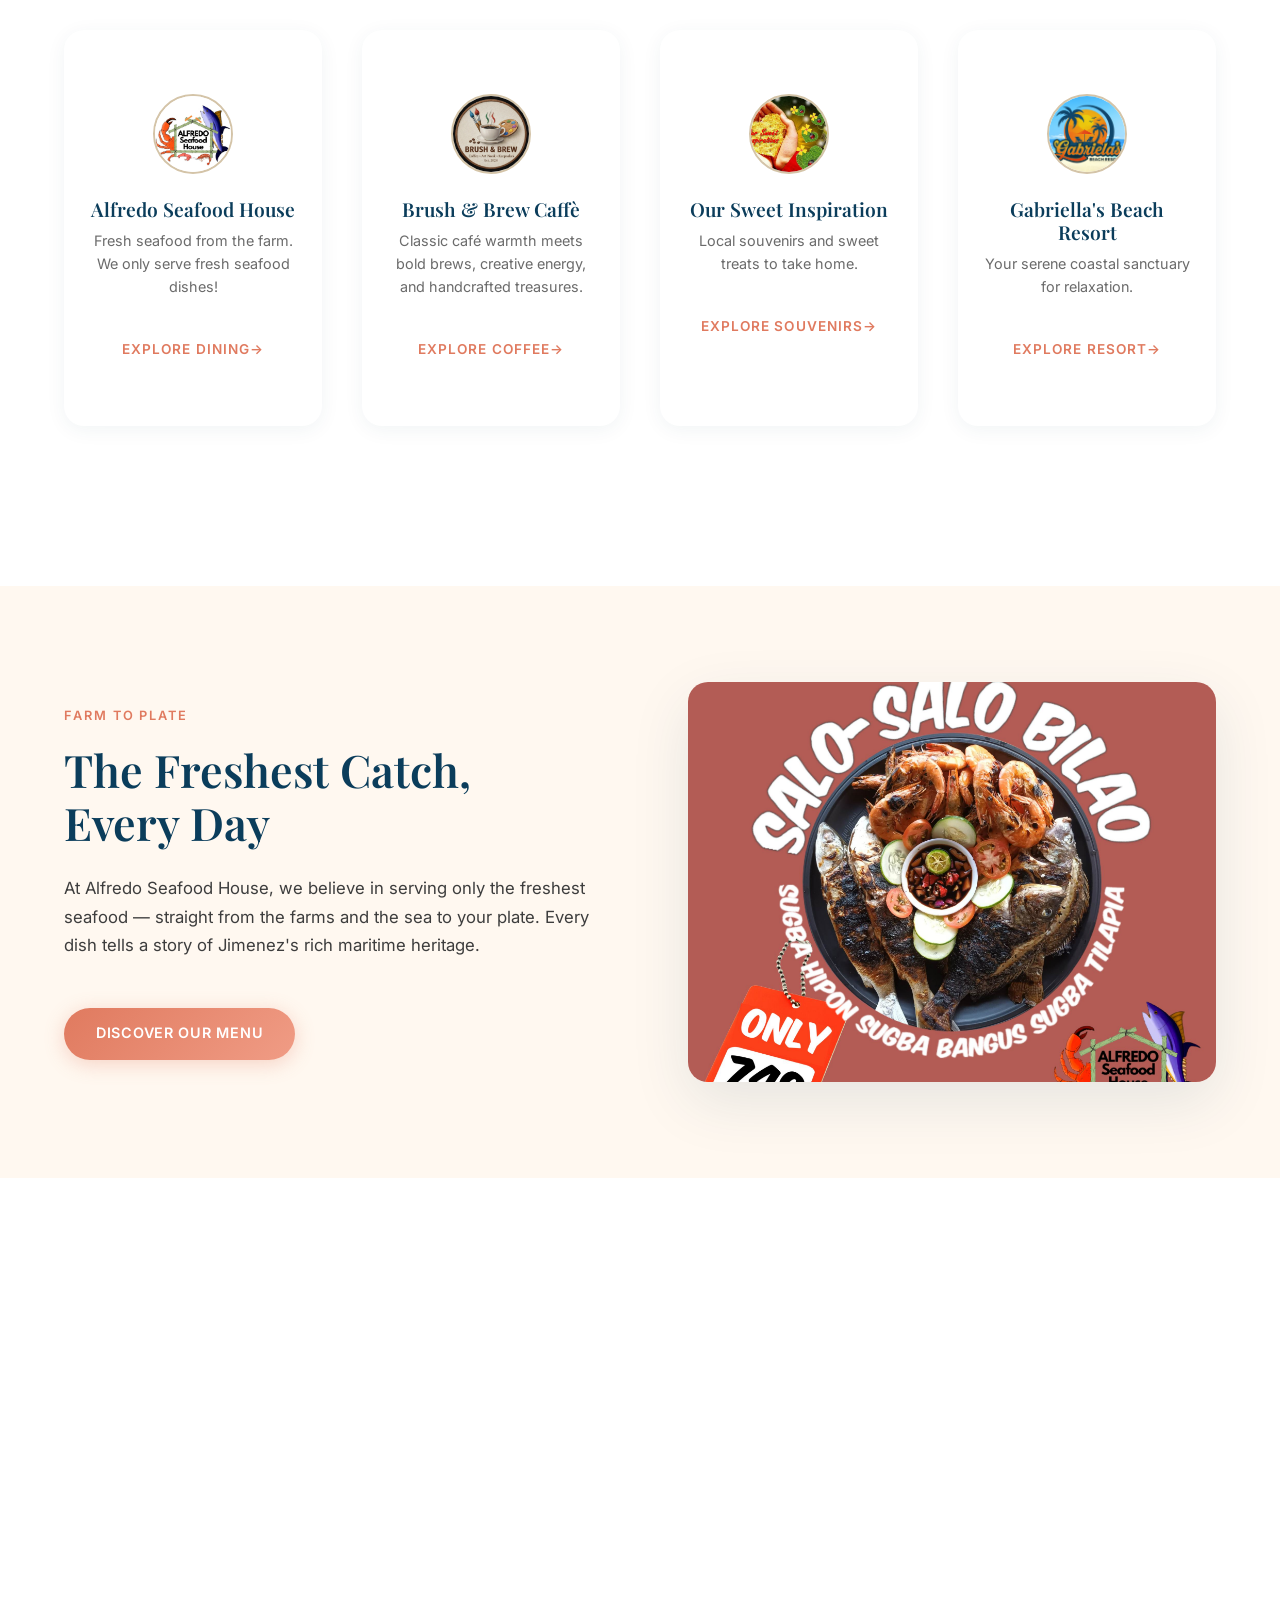
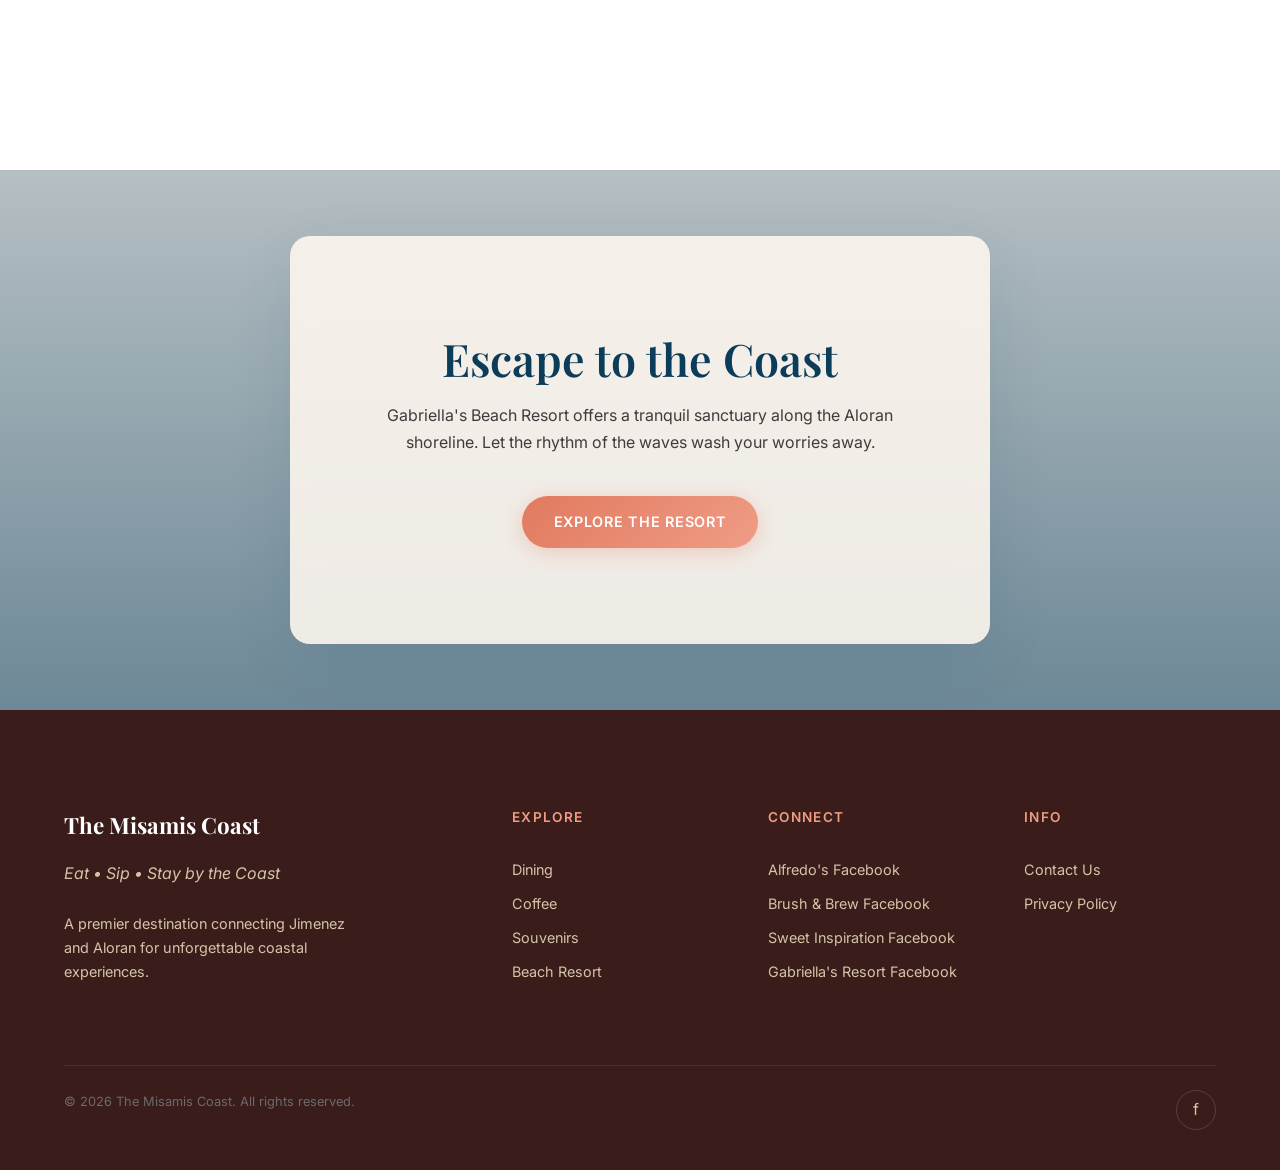
==== commit 58e01479: "2nd Update" ====
--- a/index.html
+++ b/index.html
@@ -36,7 +36,7 @@
 
   <!-- Hero Section -->
   <section class="hero" id="hero">
-    <div class="hero__bg" style="background-image: url('BeachHouse/beachhouse.jpg');"></div>
+    <div class="hero__bg" style="background-image: url('images/hero/Beach_hero.png');"></div>
     <div class="hero__overlay"></div>
     <div class="hero__content">
       <h1 class="hero__title">Discover the Flavors and Shores of Misamis Occidental</h1>
@@ -93,7 +93,7 @@
 
         <!-- Gabriella's Beach Resort -->
         <a href="resort.html" class="brand-card fade-in stagger-4" id="card-resort">
-          <span class="brand-card__icon">🏖️</span>
+          <img src="Logos/BeachResortLOGO.jpg" alt="Gabriella's Beach Resort Logo" class="brand-card__logo">
           <h3 class="brand-card__title">Gabriella's Beach Resort</h3>
           <p class="brand-card__desc">Your serene coastal sanctuary for relaxation.</p>
           <span class="brand-card__link">Explore Resort</span>
@@ -170,6 +170,7 @@
           <a href="https://www.facebook.com/alfredoseafoodhouse/" class="footer__link" target="_blank" rel="noopener">Alfredo's Facebook</a>
           <a href="https://www.facebook.com/profile.php?id=61559117474760" class="footer__link" target="_blank" rel="noopener">Brush &amp; Brew Facebook</a>
           <a href="https://www.facebook.com/oursweetinspiration" class="footer__link" target="_blank" rel="noopener">Sweet Inspiration Facebook</a>
+          <a href="https://www.facebook.com/share/1Mx5q8Y8vo/" class="footer__link" target="_blank" rel="noopener">Gabriella's Resort Facebook</a>
         </div>
         <div>
           <p class="footer__heading">Info</p>
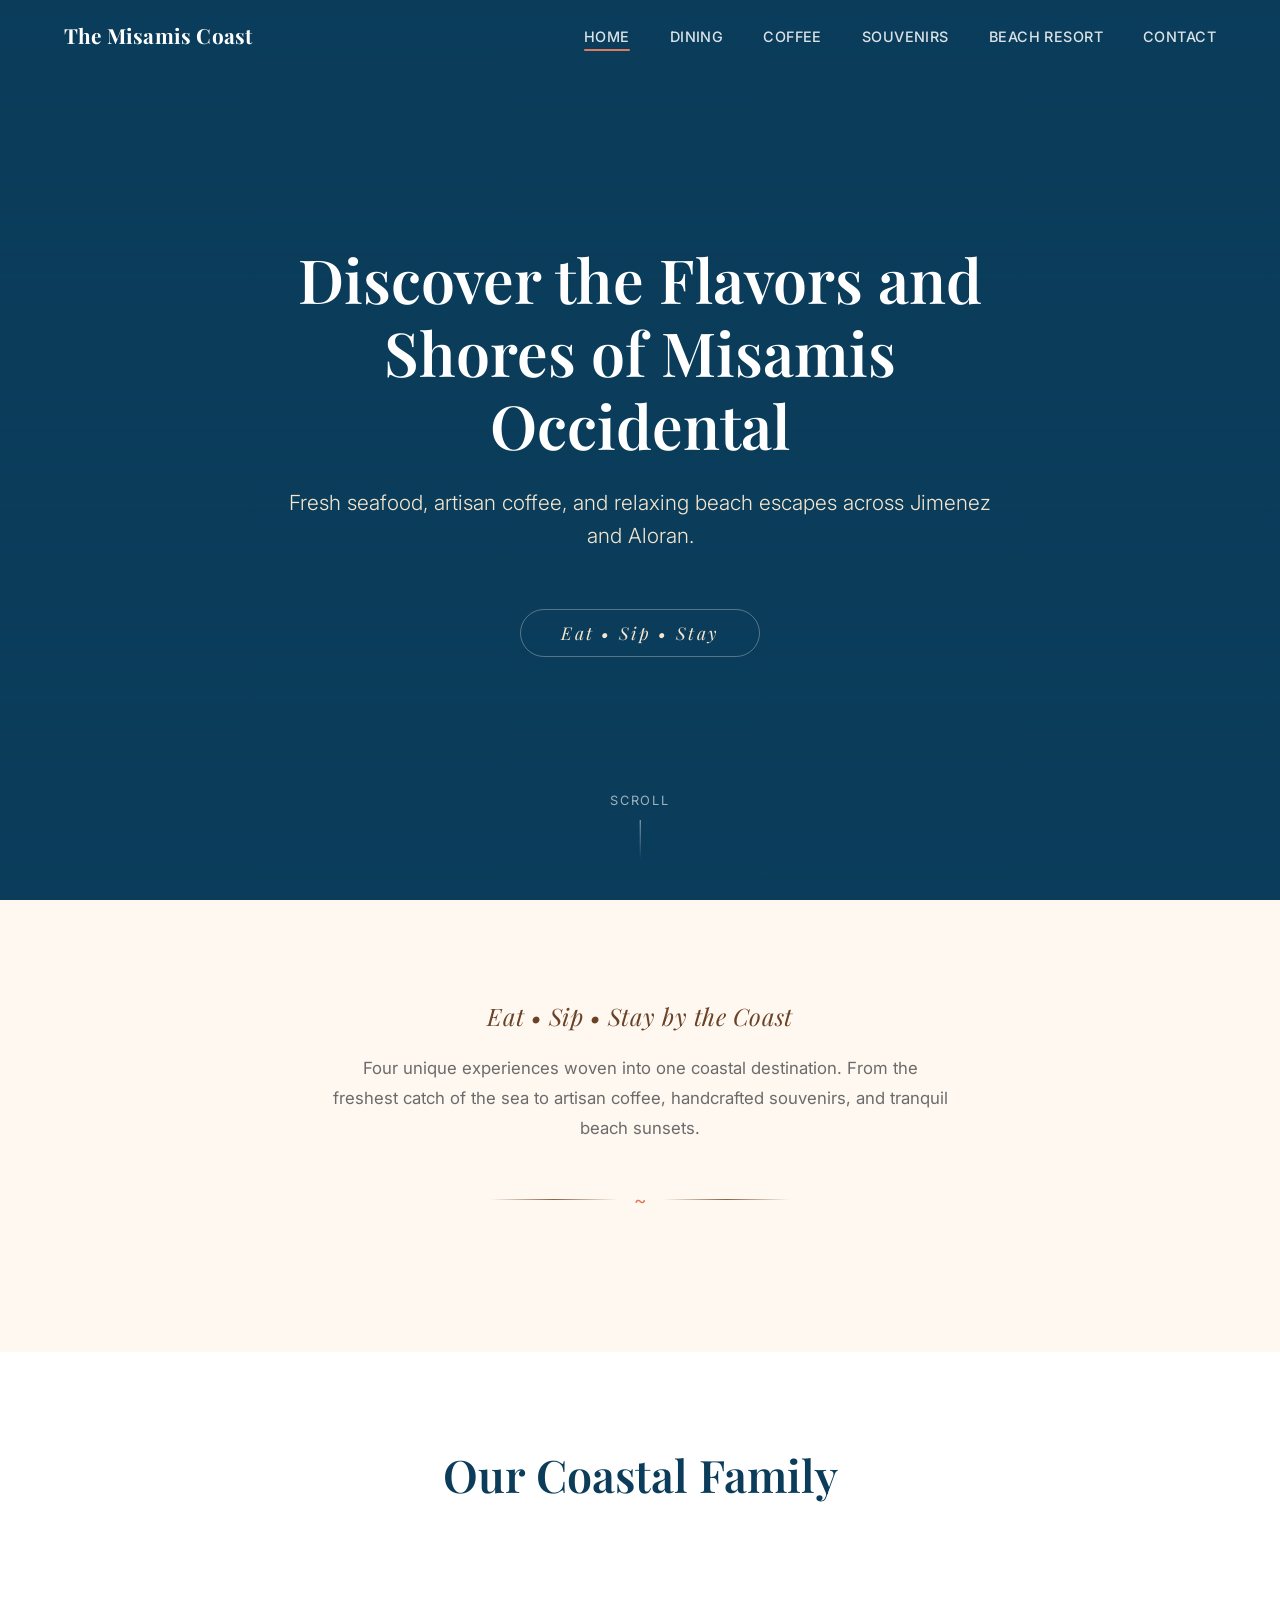
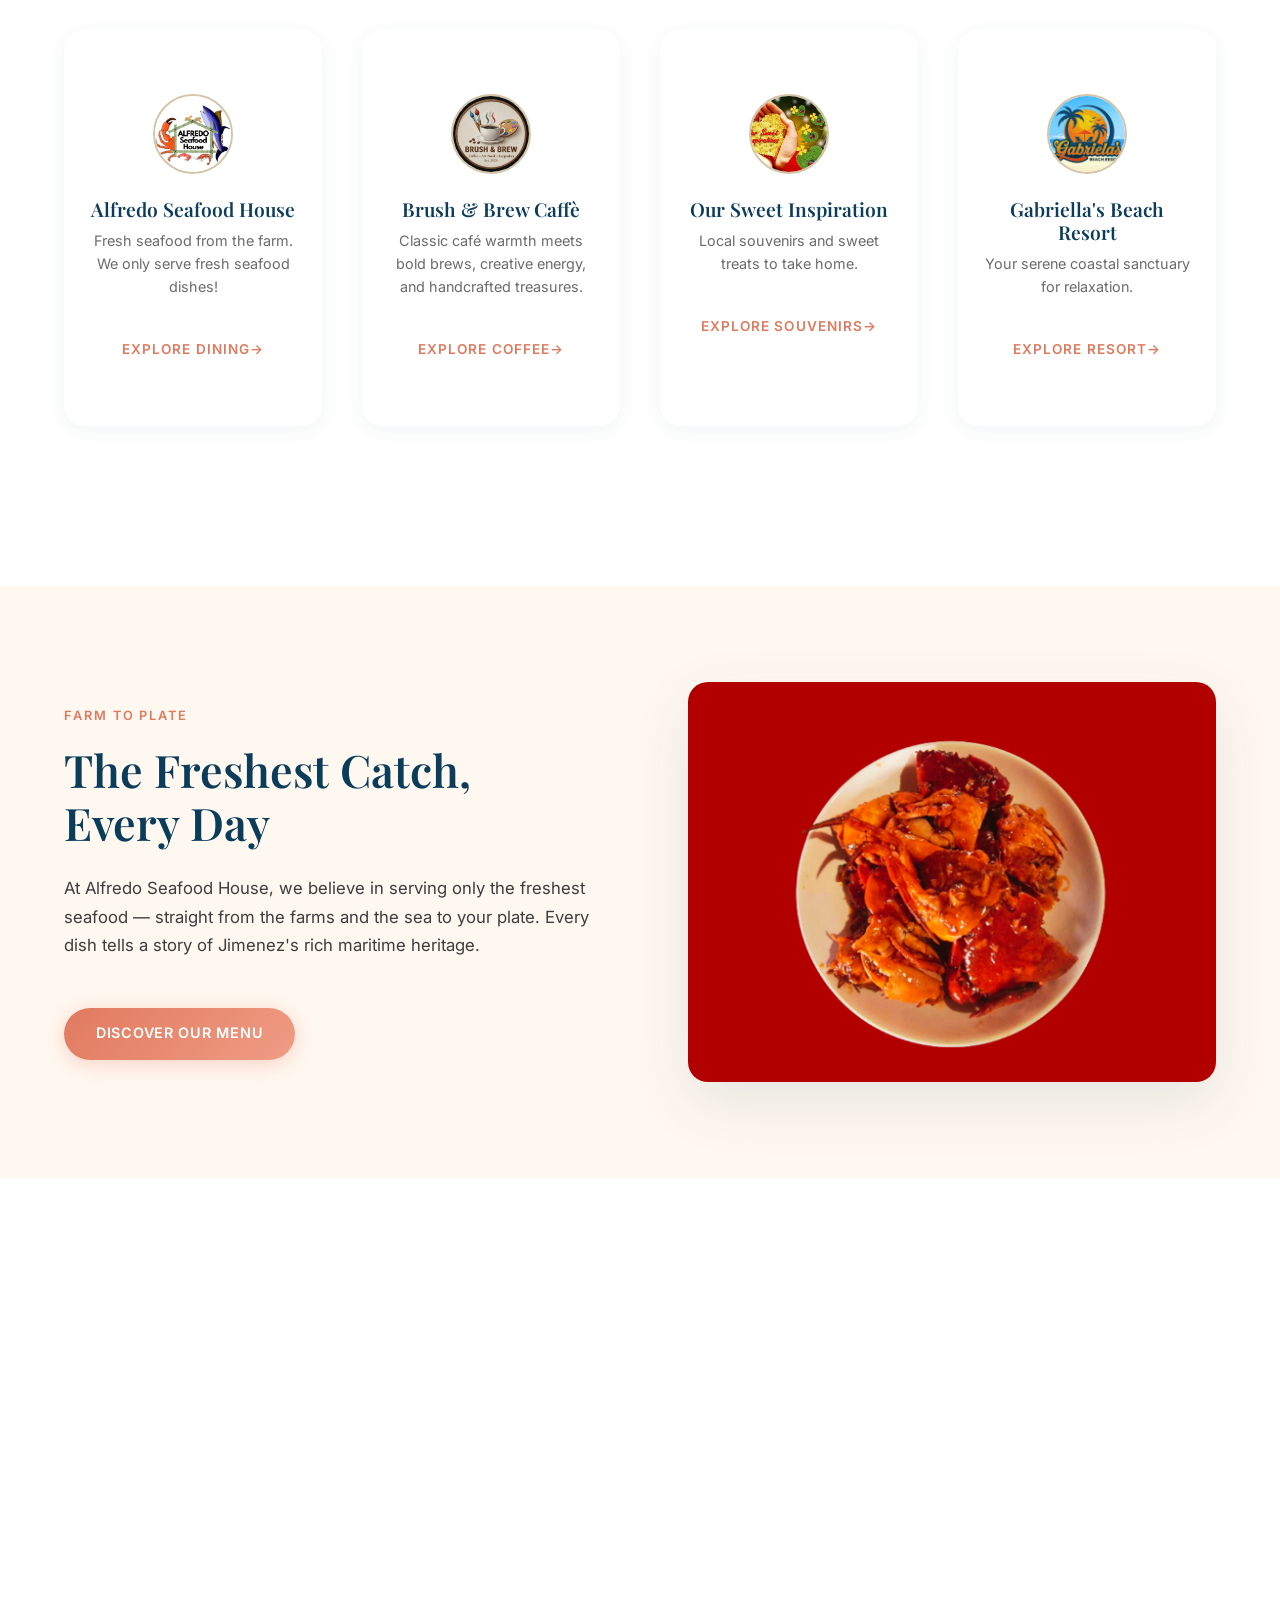
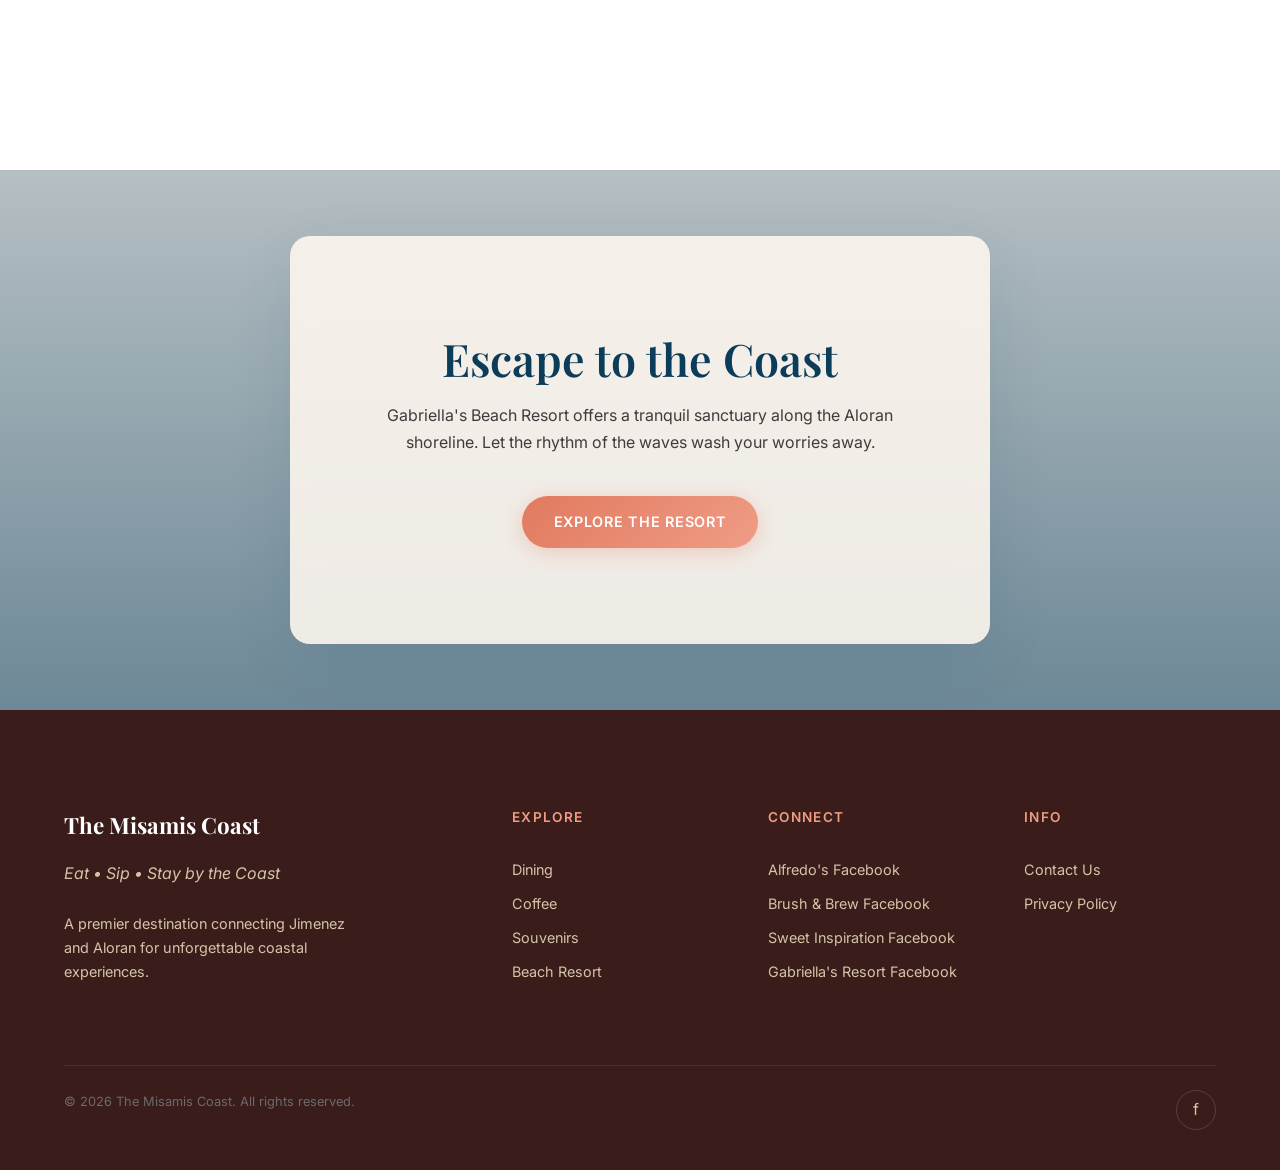
==== commit 4bac9cfe: "feat: changed images" ====
--- a/index.html
+++ b/index.html
@@ -114,7 +114,7 @@
           <a href="dining.html" class="btn btn--primary" style="align-self: flex-start; margin-top: var(--space-sm);">Discover Our Menu</a>
         </div>
         <div class="story__image slide-in-right">
-          <img src="AlfredoDiningPic/Bilao.jpg" alt="Bilao seafood platter at Alfredo Seafood House" loading="lazy">
+          <img src="AlfredoDiningPic/1.png" alt="Fresh seafood platter at Alfredo Seafood House" loading="lazy">
         </div>
       </div>
     </div>
--- a/css/styles.css
+++ b/css/styles.css
@@ -9,62 +9,64 @@
 /* --- CSS Custom Properties --- */
 :root {
   /* Brand Palette */
-  --ocean-deep:     #0B3D5B;
-  --ocean-mid:      #1A6FA0;
-  --ocean-light:    #2D8FC7;
-  --ocean-glow:     #5BB5E0;
-  
-  --espresso-dark:  #3A1C1A;
-  --espresso:       #4A2C2A;
-  --espresso-mid:   #6B4226;
+  --ocean-deep: #0B3D5B;
+  --ocean-mid: #1A6FA0;
+  --ocean-light: #2D8FC7;
+  --ocean-glow: #5BB5E0;
+
+  --espresso-dark: #3A1C1A;
+  --espresso: #4A2C2A;
+  --espresso-mid: #6B4226;
   --espresso-light: #8B6346;
 
-  --sand-dark:      #D4C4A8;
-  --sand:           #E8D8BC;
-  --sand-light:     #F5E6D0;
-  --sand-lightest:  #FFF8F0;
-
-  --coral:          #E07A5F;
-  --coral-light:    #F09C85;
-  --coral-glow:     #FFB8A3;
-
-  --white:          #FFFFFF;
-  --off-white:      #FAFAF7;
-  --text-dark:      #1A1A1A;
-  --text-body:      #3D3D3D;
-  --text-muted:     #6B6B6B;
+  --sand-dark: #D4C4A8;
+  --sand: #E8D8BC;
+  --sand-light: #F5E6D0;
+  --sand-lightest: #FFF8F0;
+
+  --coral: #E07A5F;
+  --coral-light: #F09C85;
+  --coral-glow: #FFB8A3;
+
+  --white: #FFFFFF;
+  --off-white: #FAFAF7;
+  --text-dark: #1A1A1A;
+  --text-body: #3D3D3D;
+  --text-muted: #6B6B6B;
 
   /* Typography */
   --font-heading: 'Playfair Display', Georgia, 'Times New Roman', serif;
-  --font-body:    'Inter', -apple-system, BlinkMacSystemFont, 'Segoe UI', sans-serif;
+  --font-body: 'Inter', -apple-system, BlinkMacSystemFont, 'Segoe UI', sans-serif;
 
   /* Spacing */
-  --space-xs:   0.5rem;
-  --space-sm:   1rem;
-  --space-md:   1.5rem;
-  --space-lg:   2.5rem;
-  --space-xl:   4rem;
-  --space-2xl:  6rem;
-  --space-3xl:  8rem;
+  --space-xs: 0.5rem;
+  --space-sm: 1rem;
+  --space-md: 1.5rem;
+  --space-lg: 2.5rem;
+  --space-xl: 4rem;
+  --space-2xl: 6rem;
+  --space-3xl: 8rem;
 
   /* Transitions */
-  --ease-smooth:    cubic-bezier(0.25, 0.46, 0.45, 0.94);
-  --ease-out-expo:  cubic-bezier(0.19, 1, 0.22, 1);
-  --ease-in-out:    cubic-bezier(0.42, 0, 0.58, 1);
-  --duration-fast:  0.3s;
-  --duration-med:   0.6s;
-  --duration-slow:  0.9s;
-  --duration-hero:  1.2s;
+  --ease-smooth: cubic-bezier(0.25, 0.46, 0.45, 0.94);
+  --ease-out-expo: cubic-bezier(0.19, 1, 0.22, 1);
+  --ease-in-out: cubic-bezier(0.42, 0, 0.58, 1);
+  --duration-fast: 0.3s;
+  --duration-med: 0.6s;
+  --duration-slow: 0.9s;
+  --duration-hero: 1.2s;
 
   /* Layout */
-  --max-width:      1200px;
-  --nav-height:     72px;
-  --border-radius:  12px;
+  --max-width: 1200px;
+  --nav-height: 72px;
+  --border-radius: 12px;
   --border-radius-lg: 20px;
 }
 
 /* --- Reset & Base --- */
-*, *::before, *::after {
+*,
+*::before,
+*::after {
   margin: 0;
   padding: 0;
   box-sizing: border-box;
@@ -97,22 +99,37 @@
   transition: color var(--duration-fast) var(--ease-smooth);
 }
 
-ul, ol {
+ul,
+ol {
   list-style: none;
 }
 
 /* --- Typography --- */
-h1, h2, h3, h4 {
+h1,
+h2,
+h3,
+h4 {
   font-family: var(--font-heading);
   color: var(--ocean-deep);
   line-height: 1.2;
   font-weight: 600;
 }
 
-h1 { font-size: clamp(2.2rem, 5vw, 3.8rem); }
-h2 { font-size: clamp(1.6rem, 3.5vw, 2.8rem); }
-h3 { font-size: clamp(1.3rem, 2.5vw, 1.8rem); }
-h4 { font-size: clamp(1.1rem, 2vw, 1.4rem); }
+h1 {
+  font-size: clamp(2.2rem, 5vw, 3.8rem);
+}
+
+h2 {
+  font-size: clamp(1.6rem, 3.5vw, 2.8rem);
+}
+
+h3 {
+  font-size: clamp(1.3rem, 2.5vw, 1.8rem);
+}
+
+h4 {
+  font-size: clamp(1.1rem, 2vw, 1.4rem);
+}
 
 p {
   max-width: 68ch;
@@ -201,8 +218,8 @@
   height: var(--nav-height);
   z-index: 1000;
   transition: background-color var(--duration-med) var(--ease-smooth),
-              box-shadow var(--duration-med) var(--ease-smooth),
-              backdrop-filter var(--duration-med) var(--ease-smooth);
+    box-shadow var(--duration-med) var(--ease-smooth),
+    backdrop-filter var(--duration-med) var(--ease-smooth);
 }
 
 .nav--scrolled {
@@ -349,12 +366,10 @@
 .hero__overlay {
   position: absolute;
   inset: 0;
-  background: linear-gradient(
-    180deg,
-    rgba(11, 61, 91, 0.45) 0%,
-    rgba(11, 61, 91, 0.65) 50%,
-    rgba(11, 61, 91, 0.85) 100%
-  );
+  background: linear-gradient(180deg,
+      rgba(11, 61, 91, 0.45) 0%,
+      rgba(11, 61, 91, 0.65) 50%,
+      rgba(11, 61, 91, 0.85) 100%);
 }
 
 .hero__content {
@@ -431,7 +446,7 @@
   content: '';
   width: 1px;
   height: 40px;
-  background: linear-gradient(to bottom, rgba(255,255,255,0.6), transparent);
+  background: linear-gradient(to bottom, rgba(255, 255, 255, 0.6), transparent);
   animation: scrollLine 2s var(--ease-in-out) infinite;
 }
 
@@ -454,7 +469,7 @@
   overflow: hidden;
   cursor: pointer;
   transition: transform var(--duration-med) var(--ease-out-expo),
-              box-shadow var(--duration-med) var(--ease-out-expo);
+    box-shadow var(--duration-med) var(--ease-out-expo);
   box-shadow: 0 4px 20px rgba(11, 61, 91, 0.06);
 }
 
@@ -471,7 +486,7 @@
 .brand-card:hover {
   transform: translateY(-8px);
   box-shadow: 0 20px 60px rgba(11, 61, 91, 0.12),
-              0 8px 24px rgba(11, 61, 91, 0.08);
+    0 8px 24px rgba(11, 61, 91, 0.08);
 }
 
 .brand-card:hover::before {
@@ -498,7 +513,7 @@
   margin: 0 auto var(--space-md);
   border: 2px solid var(--sand-dark);
   transition: transform var(--duration-med) var(--ease-out-expo),
-              border-color var(--duration-med) var(--ease-smooth);
+    border-color var(--duration-med) var(--ease-smooth);
 }
 
 .brand-card:hover .brand-card__logo {
@@ -553,7 +568,7 @@
   direction: rtl;
 }
 
-.story-section--reverse > * {
+.story-section--reverse>* {
   direction: ltr;
 }
 
@@ -627,7 +642,7 @@
   height: 280px;
   object-fit: cover;
   transition: transform var(--duration-slow) var(--ease-out-expo),
-              filter var(--duration-med) var(--ease-smooth);
+    filter var(--duration-med) var(--ease-smooth);
 }
 
 .gallery__item:hover img {
@@ -639,8 +654,8 @@
   filter: blur(8px) saturate(0.5);
   opacity: 0.6;
   transition: filter var(--duration-slow) var(--ease-smooth),
-              opacity var(--duration-slow) var(--ease-smooth),
-              transform var(--duration-slow) var(--ease-out-expo);
+    opacity var(--duration-slow) var(--ease-smooth),
+    transform var(--duration-slow) var(--ease-out-expo);
 }
 
 .gallery__item--blur.is-visible img {
@@ -654,7 +669,7 @@
   left: 0;
   right: 0;
   padding: var(--space-md) var(--space-sm);
-  background: linear-gradient(to top, rgba(0,0,0,0.7), transparent);
+  background: linear-gradient(to top, rgba(0, 0, 0, 0.7), transparent);
   color: var(--white);
   font-size: 0.9rem;
   font-weight: 500;
@@ -664,6 +679,45 @@
 
 .gallery__item:hover .gallery__item__caption {
   transform: translateY(0);
+}
+
+/* Gallery Placeholder (when no images yet) */
+.gallery__placeholder {
+  width: 100%;
+  height: 280px;
+  display: flex;
+  flex-direction: column;
+  align-items: center;
+  justify-content: center;
+  gap: var(--space-sm);
+  background: linear-gradient(135deg, var(--sand-light), var(--sand-dark));
+  transition: background var(--duration-med) var(--ease-smooth);
+}
+
+.gallery__item:hover .gallery__placeholder {
+  background: linear-gradient(135deg, var(--sand-dark), var(--ocean-mid));
+}
+
+.gallery__placeholder-icon {
+  font-size: 3rem;
+  transition: transform var(--duration-med) var(--ease-out-expo);
+}
+
+.gallery__item:hover .gallery__placeholder-icon {
+  transform: scale(1.2);
+}
+
+.gallery__placeholder-text {
+  font-size: 0.85rem;
+  font-weight: 600;
+  text-transform: uppercase;
+  letter-spacing: 0.12em;
+  color: var(--text-muted);
+  transition: color var(--duration-med) var(--ease-smooth);
+}
+
+.gallery__item:hover .gallery__placeholder-text {
+  color: var(--white);
 }
 
 /* ============================================
@@ -848,7 +902,7 @@
   font-size: 0.9rem;
   padding: 0.3rem 0;
   transition: color var(--duration-fast) var(--ease-smooth),
-              transform var(--duration-fast) var(--ease-smooth);
+    transform var(--duration-fast) var(--ease-smooth);
 }
 
 .footer__link:hover {
@@ -906,7 +960,7 @@
   padding: var(--space-xl);
   box-shadow: 0 4px 20px rgba(11, 61, 91, 0.06);
   transition: transform var(--duration-med) var(--ease-out-expo),
-              box-shadow var(--duration-med) var(--ease-out-expo);
+    box-shadow var(--duration-med) var(--ease-out-expo);
 }
 
 .contact-card:hover {
@@ -960,7 +1014,7 @@
   opacity: 0;
   transform: translateY(30px);
   transition: opacity var(--duration-slow) var(--ease-out-expo),
-              transform var(--duration-slow) var(--ease-out-expo);
+    transform var(--duration-slow) var(--ease-out-expo);
 }
 
 .fade-in.is-visible {
@@ -972,7 +1026,7 @@
   opacity: 0;
   transform: translateX(-60px);
   transition: opacity var(--duration-slow) var(--ease-out-expo),
-              transform var(--duration-slow) var(--ease-out-expo);
+    transform var(--duration-slow) var(--ease-out-expo);
 }
 
 .slide-in-left.is-visible {
@@ -984,7 +1038,7 @@
   opacity: 0;
   transform: translateX(60px);
   transition: opacity var(--duration-slow) var(--ease-out-expo),
-              transform var(--duration-slow) var(--ease-out-expo);
+    transform var(--duration-slow) var(--ease-out-expo);
 }
 
 .slide-in-right.is-visible {
@@ -996,7 +1050,7 @@
   opacity: 0;
   transform: scale(0.9);
   transition: opacity var(--duration-slow) var(--ease-out-expo),
-              transform var(--duration-slow) var(--ease-out-expo);
+    transform var(--duration-slow) var(--ease-out-expo);
 }
 
 .scale-in.is-visible {
@@ -1005,12 +1059,29 @@
 }
 
 /* Stagger delays for card groups */
-.stagger-1 { transition-delay: 0.1s; }
-.stagger-2 { transition-delay: 0.2s; }
-.stagger-3 { transition-delay: 0.3s; }
-.stagger-4 { transition-delay: 0.4s; }
-.stagger-5 { transition-delay: 0.5s; }
-.stagger-6 { transition-delay: 0.6s; }
+.stagger-1 {
+  transition-delay: 0.1s;
+}
+
+.stagger-2 {
+  transition-delay: 0.2s;
+}
+
+.stagger-3 {
+  transition-delay: 0.3s;
+}
+
+.stagger-4 {
+  transition-delay: 0.4s;
+}
+
+.stagger-5 {
+  transition-delay: 0.5s;
+}
+
+.stagger-6 {
+  transition-delay: 0.6s;
+}
 
 /* ============================================
    KEYFRAME ANIMATIONS
@@ -1019,6 +1090,7 @@
   0% {
     transform: scale(1);
   }
+
   100% {
     transform: scale(1.12);
   }
@@ -1029,6 +1101,7 @@
     opacity: 0;
     transform: translateY(30px);
   }
+
   100% {
     opacity: 1;
     transform: translateY(0);
@@ -1036,8 +1109,13 @@
 }
 
 @keyframes fadeIn {
-  0% { opacity: 0; }
-  100% { opacity: 1; }
+  0% {
+    opacity: 0;
+  }
+
+  100% {
+    opacity: 1;
+  }
 }
 
 @keyframes fadeScaleIn {
@@ -1045,6 +1123,7 @@
     opacity: 0;
     transform: scale(0.8);
   }
+
   100% {
     opacity: 1;
     transform: scale(1);
@@ -1052,25 +1131,35 @@
 }
 
 @keyframes gentlePulse {
-  0%, 100% { transform: scale(1.15); }
-  50% { transform: scale(1.22); }
+
+  0%,
+  100% {
+    transform: scale(1.15);
+  }
+
+  50% {
+    transform: scale(1.22);
+  }
 }
 
 @keyframes scrollLine {
-  0% { 
+  0% {
     transform: scaleY(0);
     transform-origin: top;
     opacity: 1;
   }
+
   50% {
     transform: scaleY(1);
     transform-origin: top;
     opacity: 1;
   }
+
   51% {
     transform-origin: bottom;
   }
-  100% { 
+
+  100% {
     transform: scaleY(0);
     transform-origin: bottom;
     opacity: 0;
@@ -1081,14 +1170,22 @@
   0% {
     transform: translateX(0);
   }
+
   100% {
     transform: translateX(-50%);
   }
 }
 
 @keyframes float {
-  0%, 100% { transform: translateY(0); }
-  50% { transform: translateY(-10px); }
+
+  0%,
+  100% {
+    transform: translateY(0);
+  }
+
+  50% {
+    transform: translateY(-10px);
+  }
 }
 
 /* ============================================
@@ -1181,6 +1278,7 @@
 }
 
 @media (max-width: 480px) {
+
   .gallery--3col,
   .gallery--2col {
     grid-template-columns: 1fr;
@@ -1227,8 +1325,9 @@
     opacity: 0;
     transform: translateY(15px);
   }
+
   100% {
     opacity: 1;
     transform: translateY(0);
   }
-}
+}
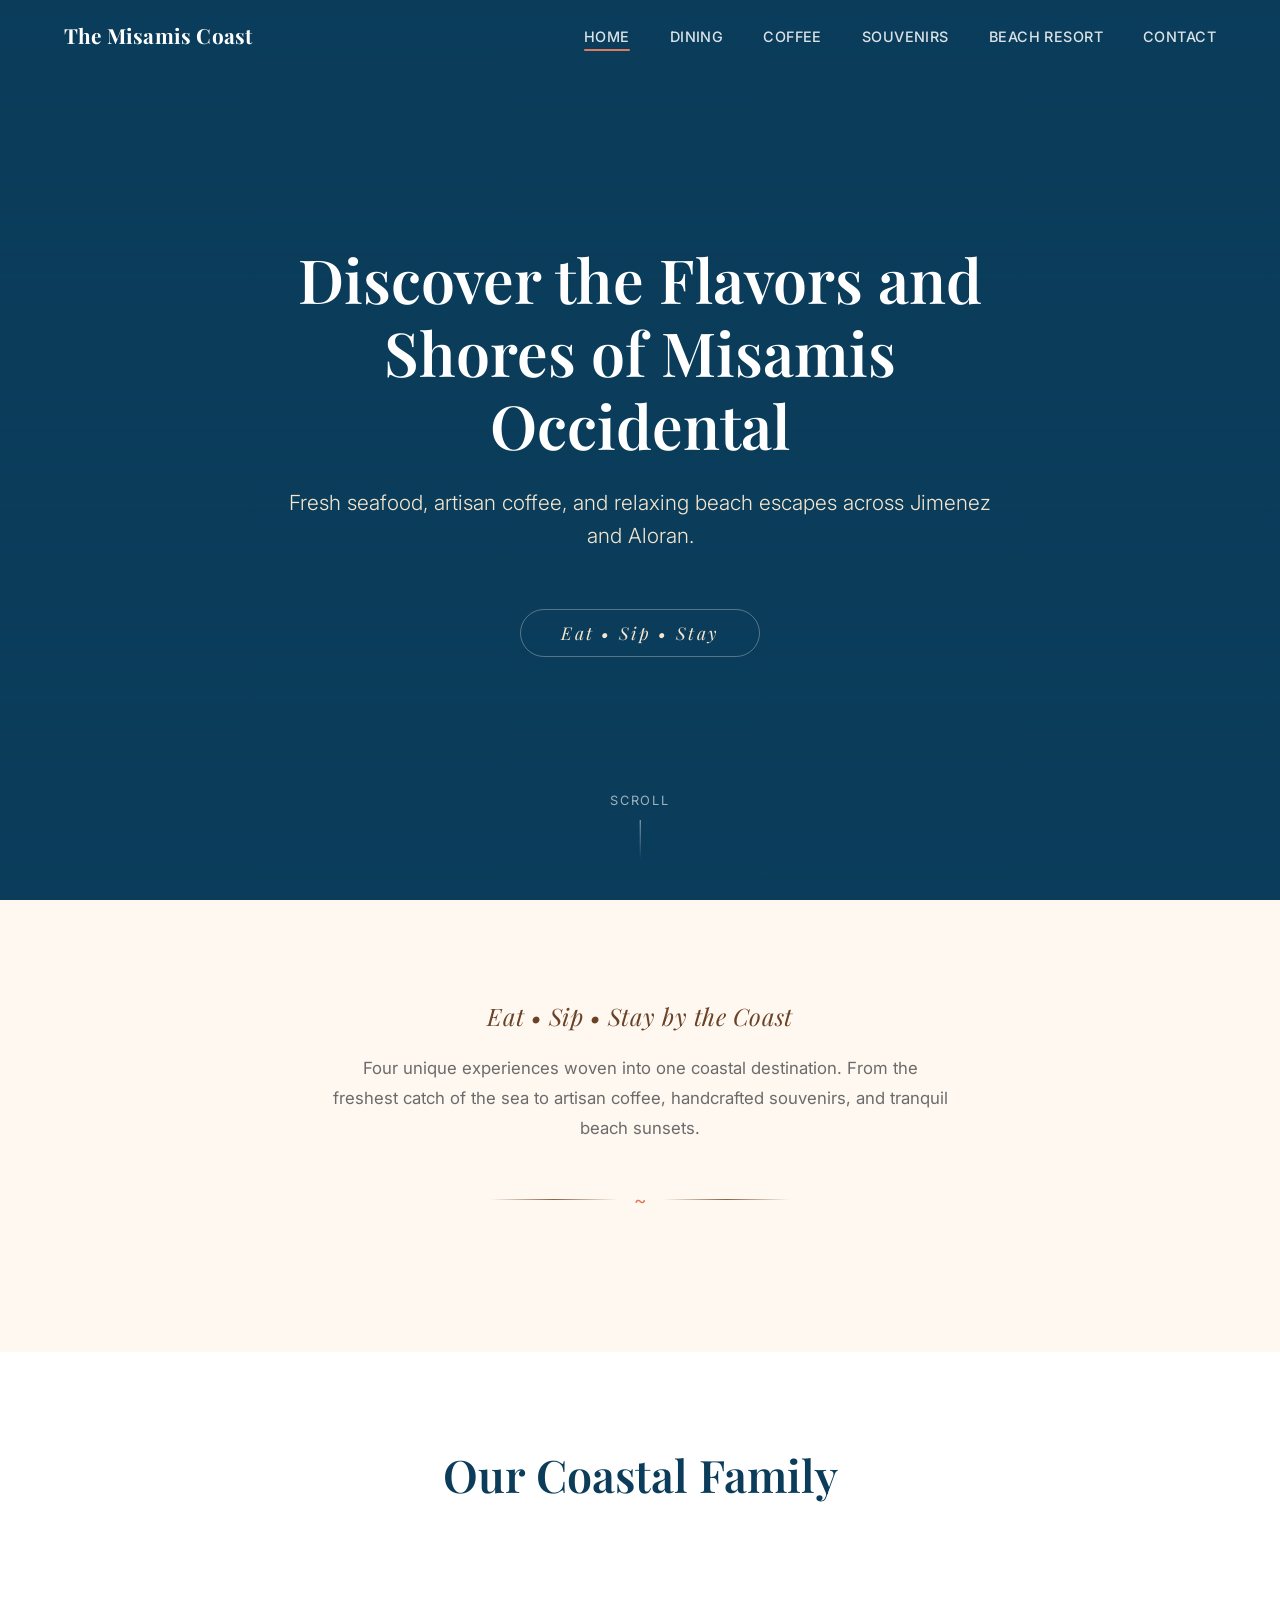
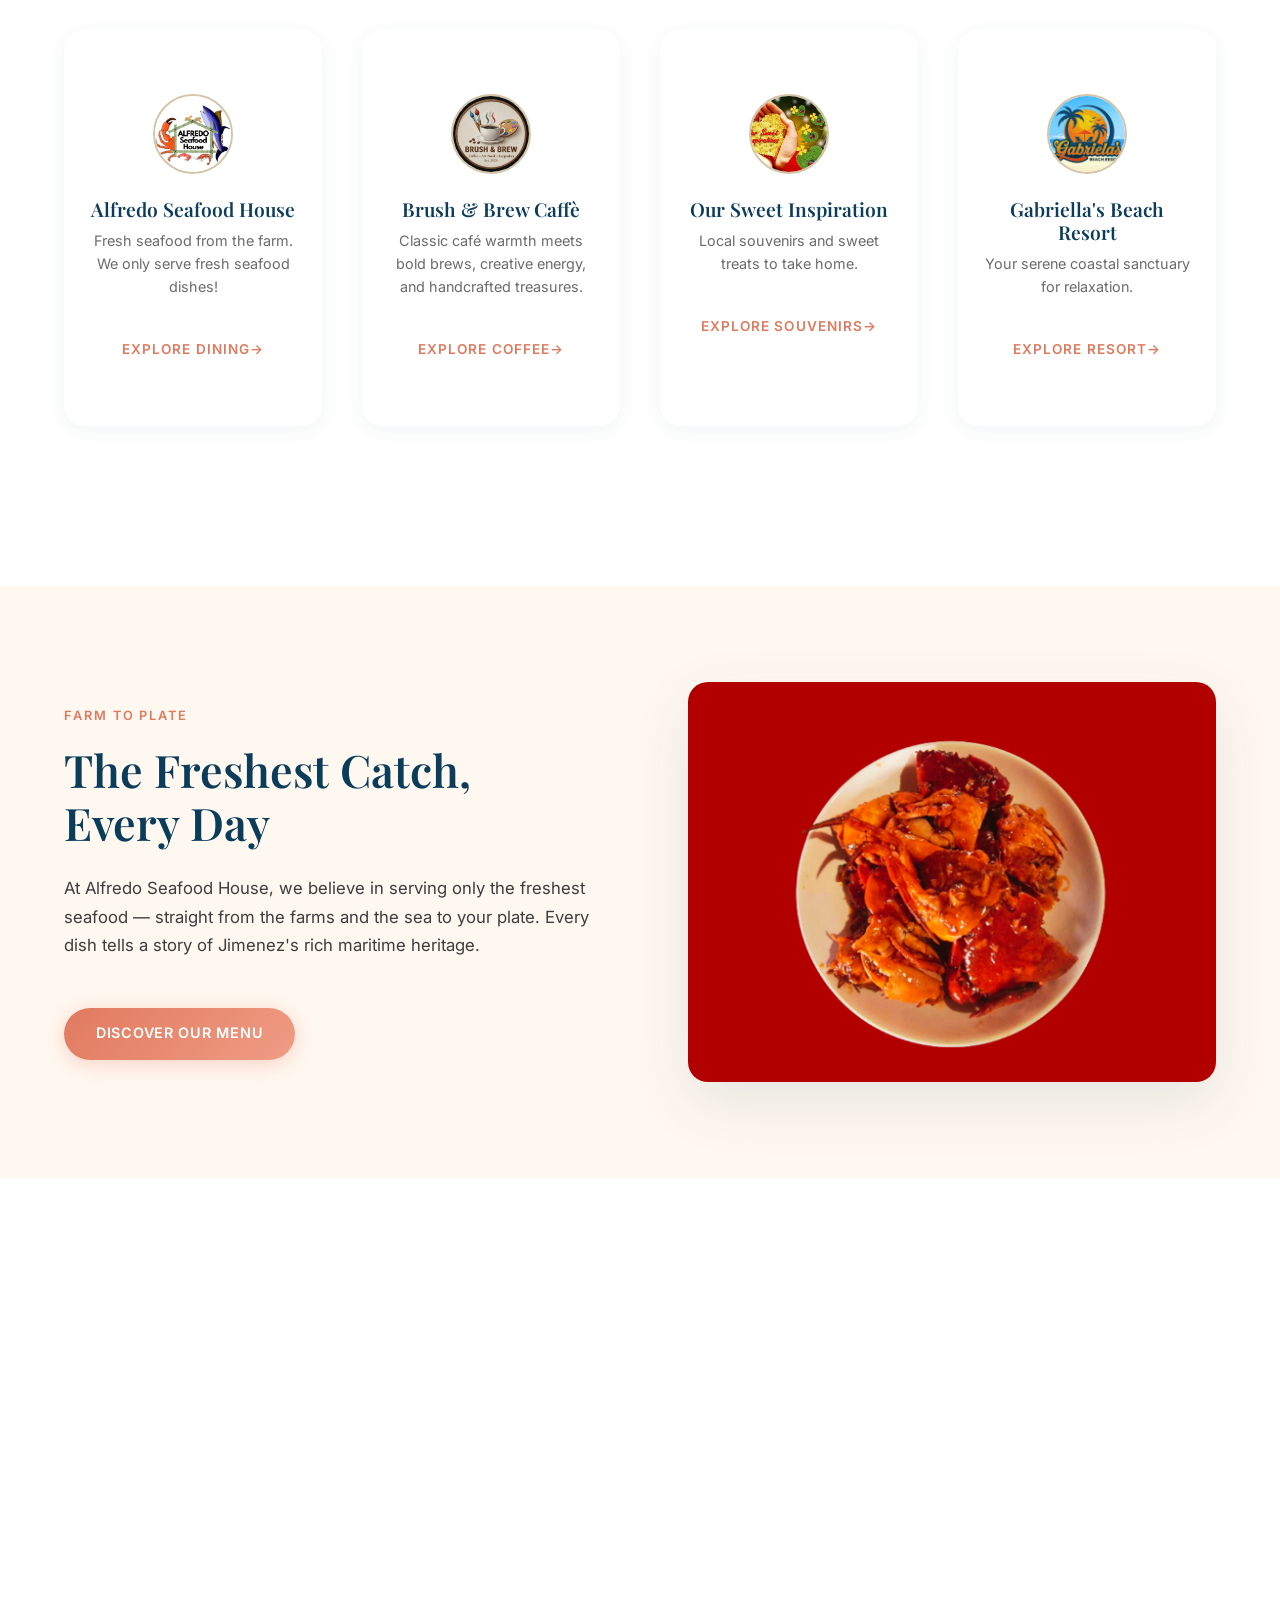
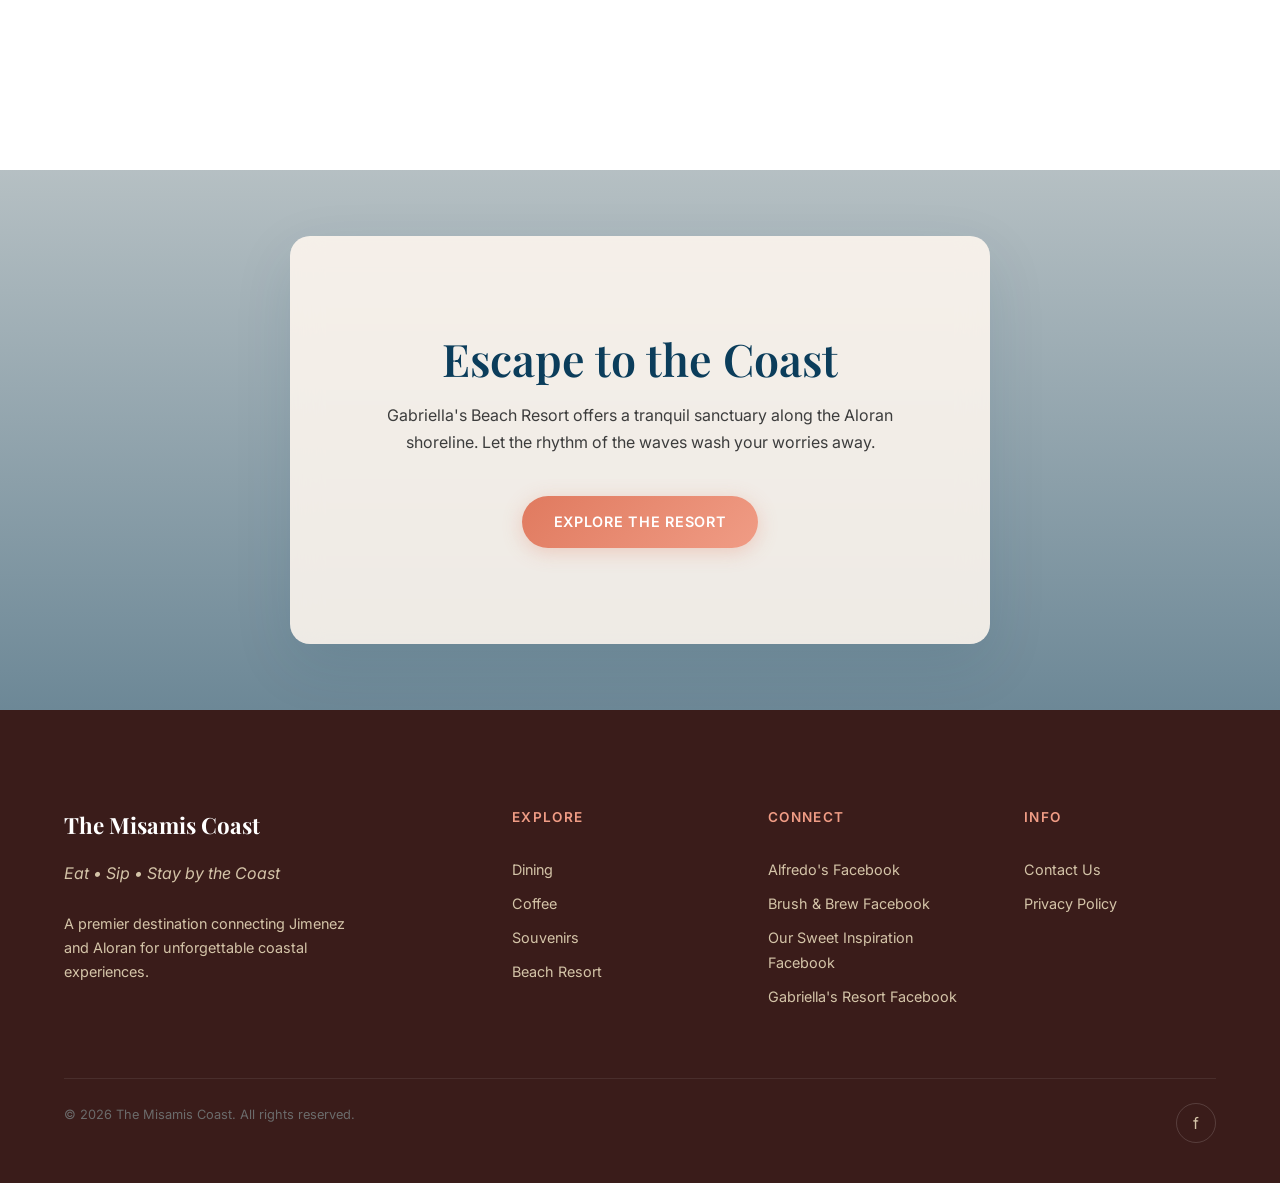
==== commit 5d29daac: "update: header changes" ====
--- a/index.html
+++ b/index.html
@@ -169,7 +169,7 @@
           <p class="footer__heading">Connect</p>
           <a href="https://www.facebook.com/alfredoseafoodhouse/" class="footer__link" target="_blank" rel="noopener">Alfredo's Facebook</a>
           <a href="https://www.facebook.com/profile.php?id=61559117474760" class="footer__link" target="_blank" rel="noopener">Brush &amp; Brew Facebook</a>
-          <a href="https://www.facebook.com/oursweetinspiration" class="footer__link" target="_blank" rel="noopener">Sweet Inspiration Facebook</a>
+          <a href="https://www.facebook.com/oursweetinspiration" class="footer__link" target="_blank" rel="noopener">Our Sweet Inspiration Facebook</a>
           <a href="https://www.facebook.com/share/1Mx5q8Y8vo/" class="footer__link" target="_blank" rel="noopener">Gabriella's Resort Facebook</a>
         </div>
         <div>
